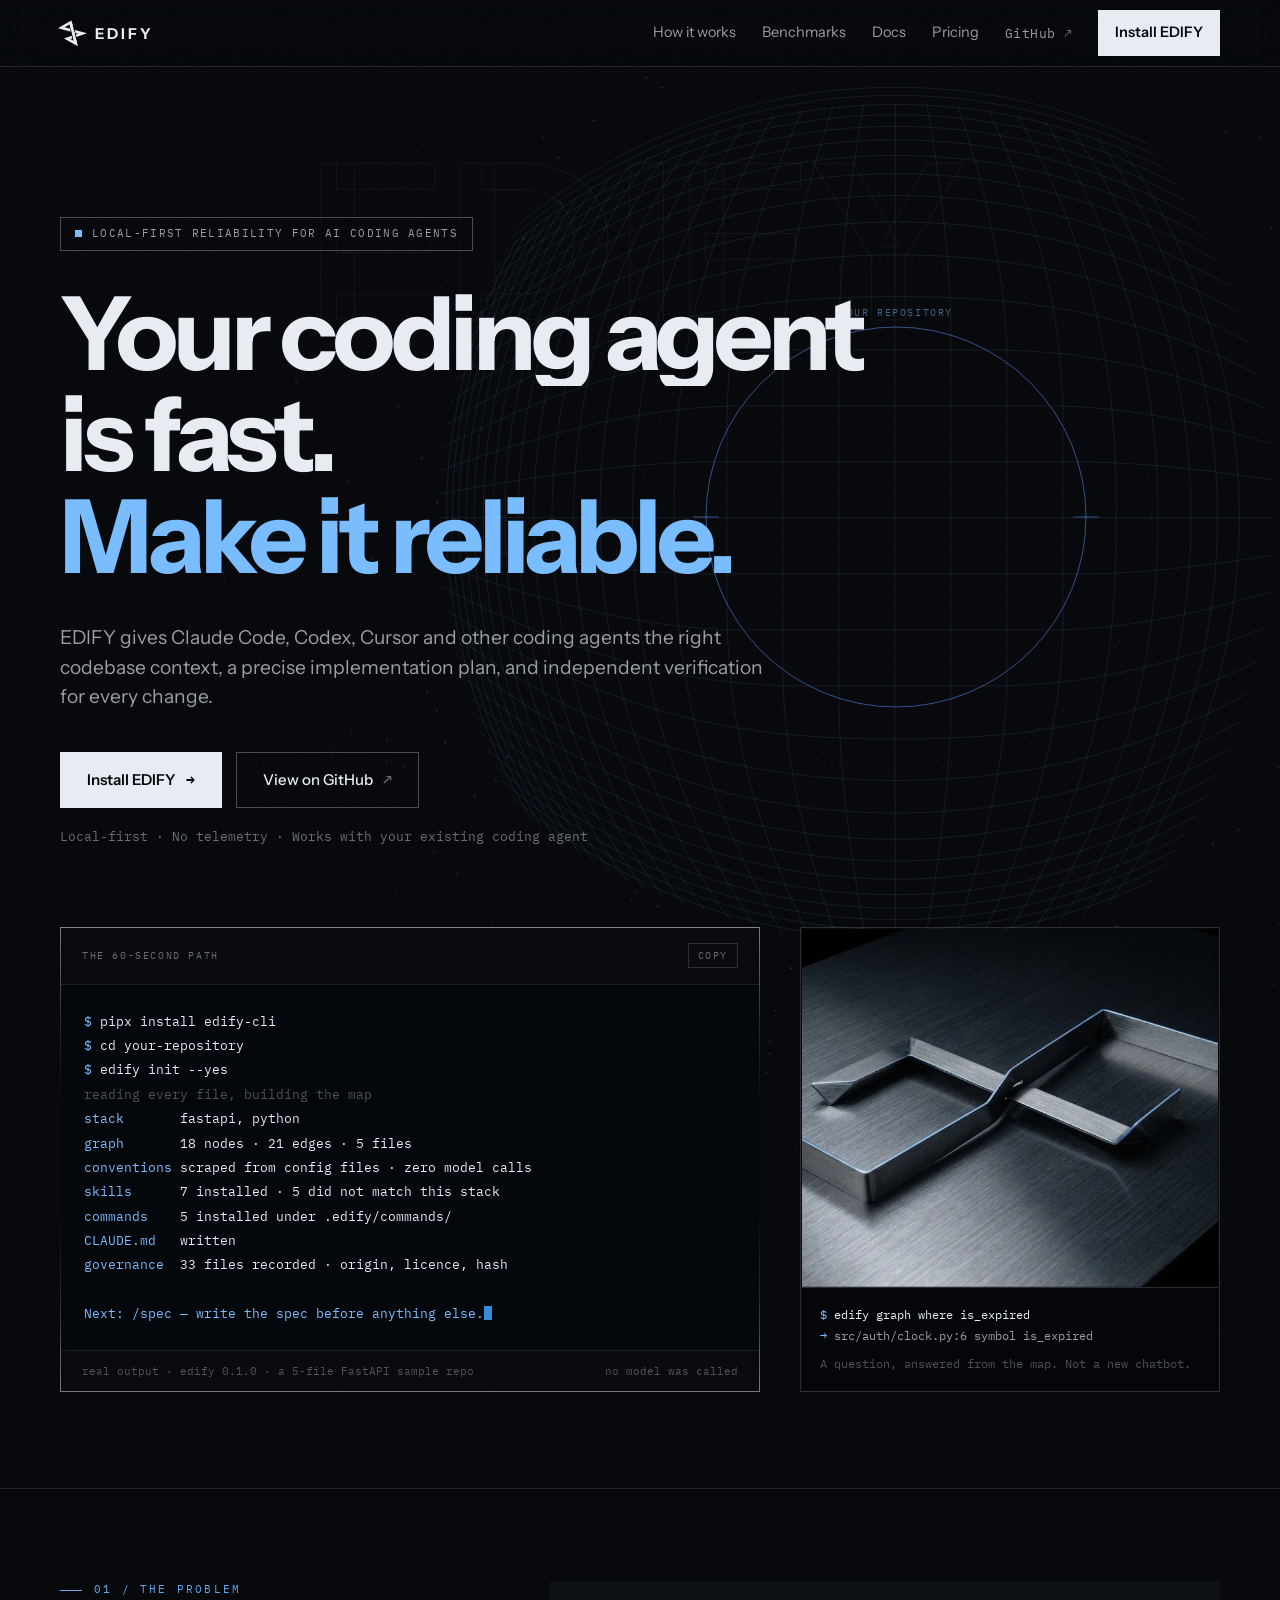
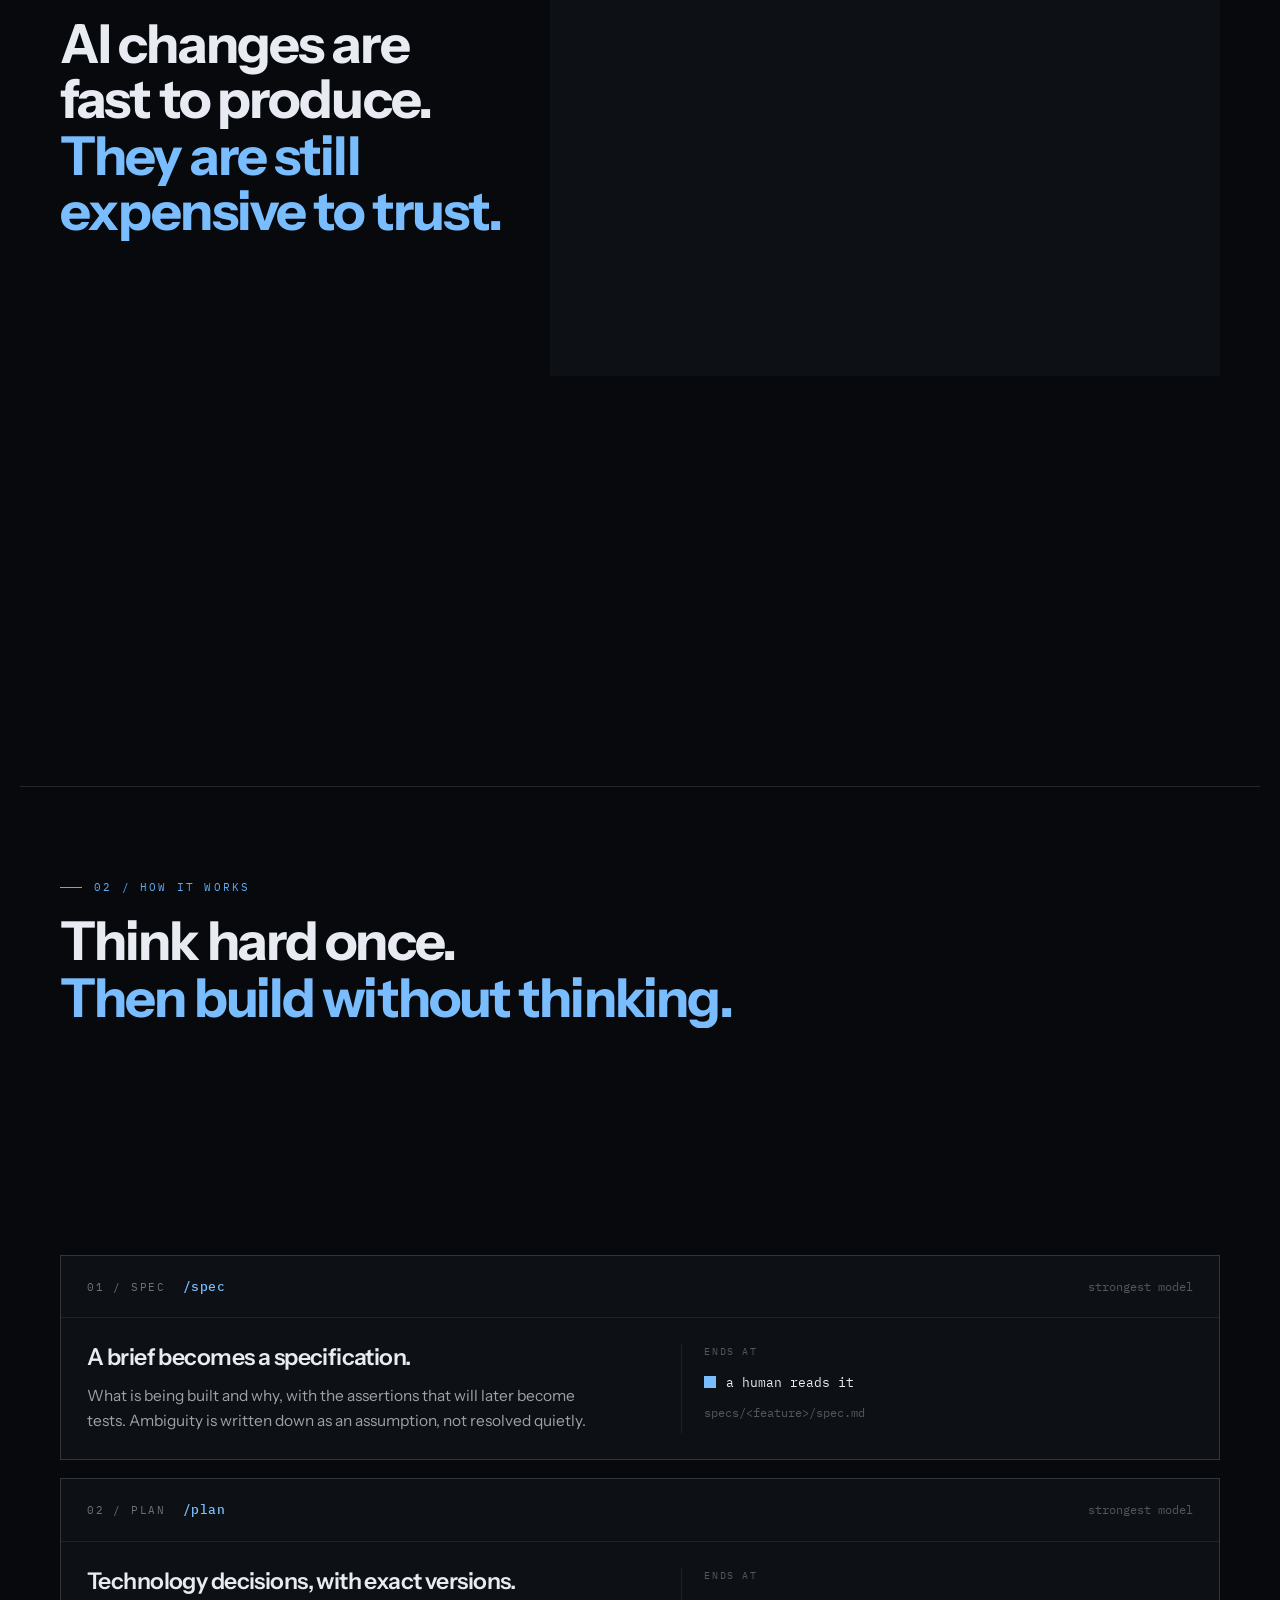
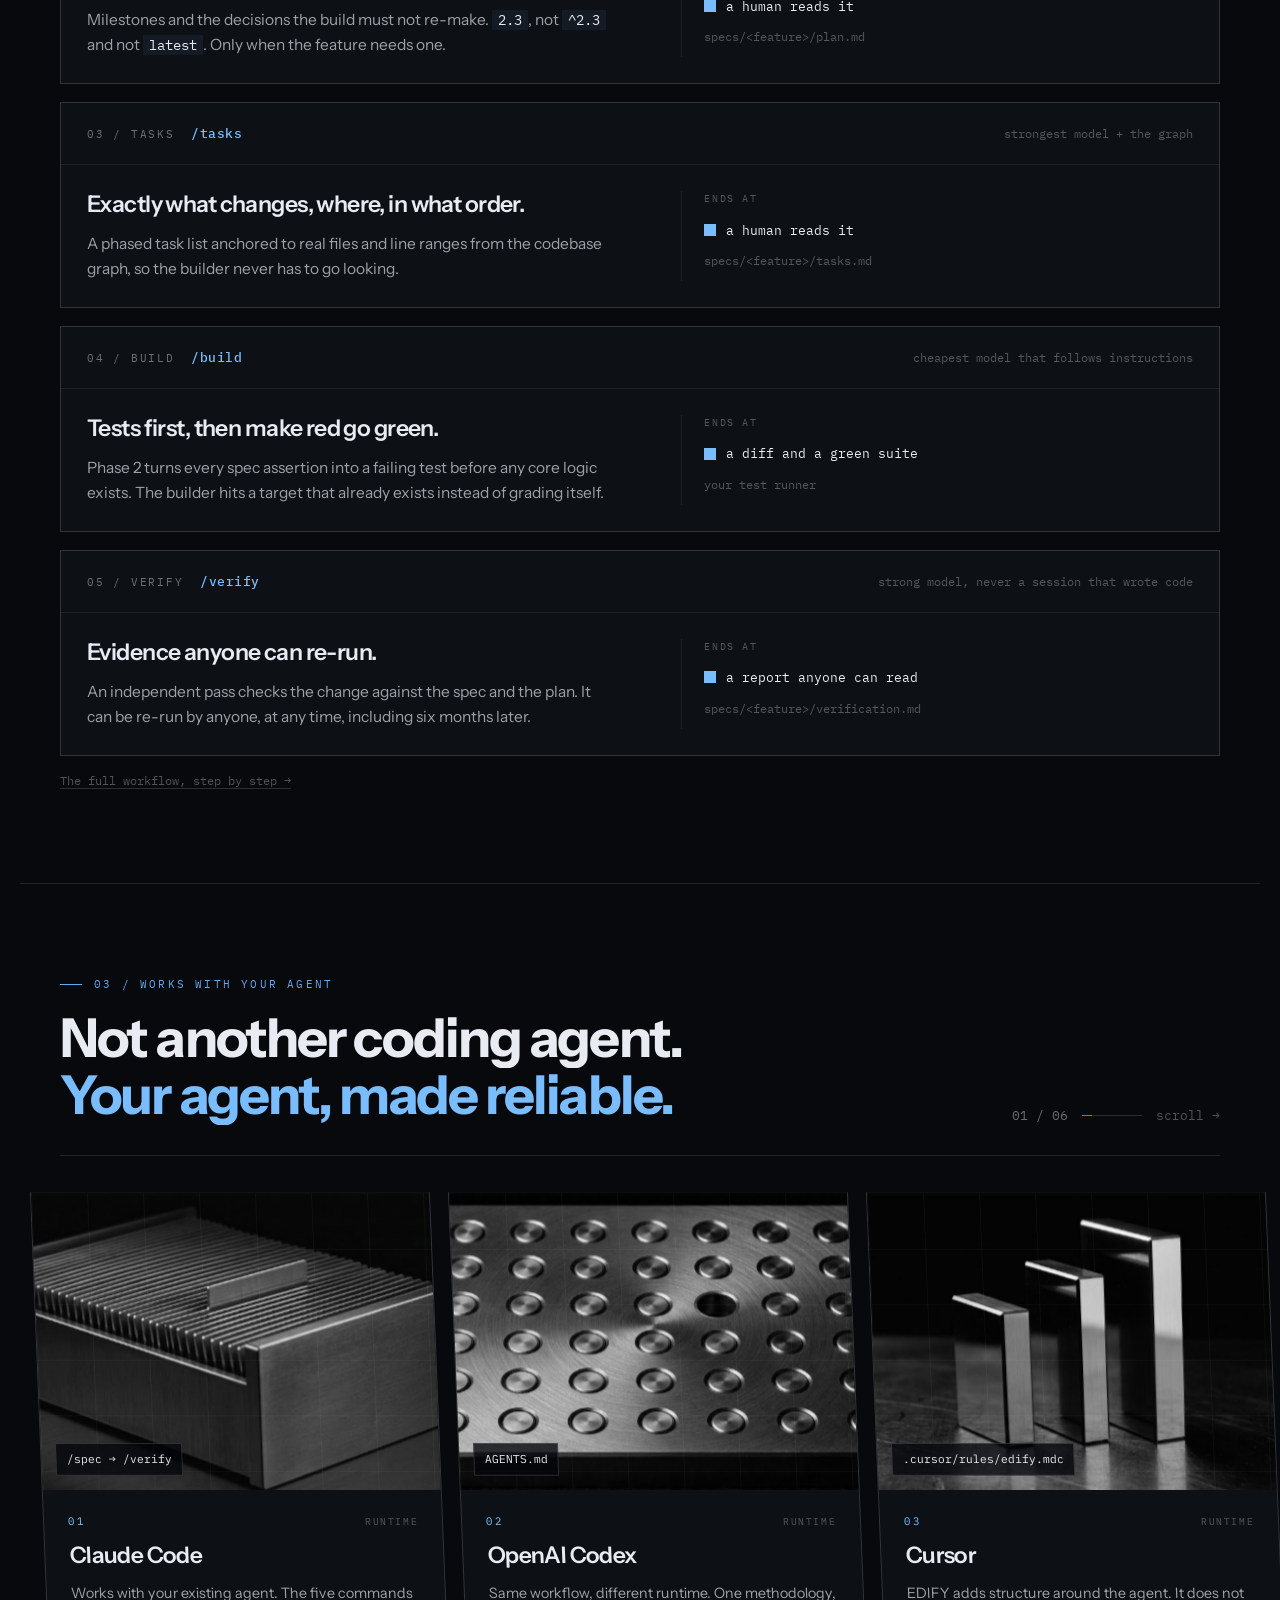
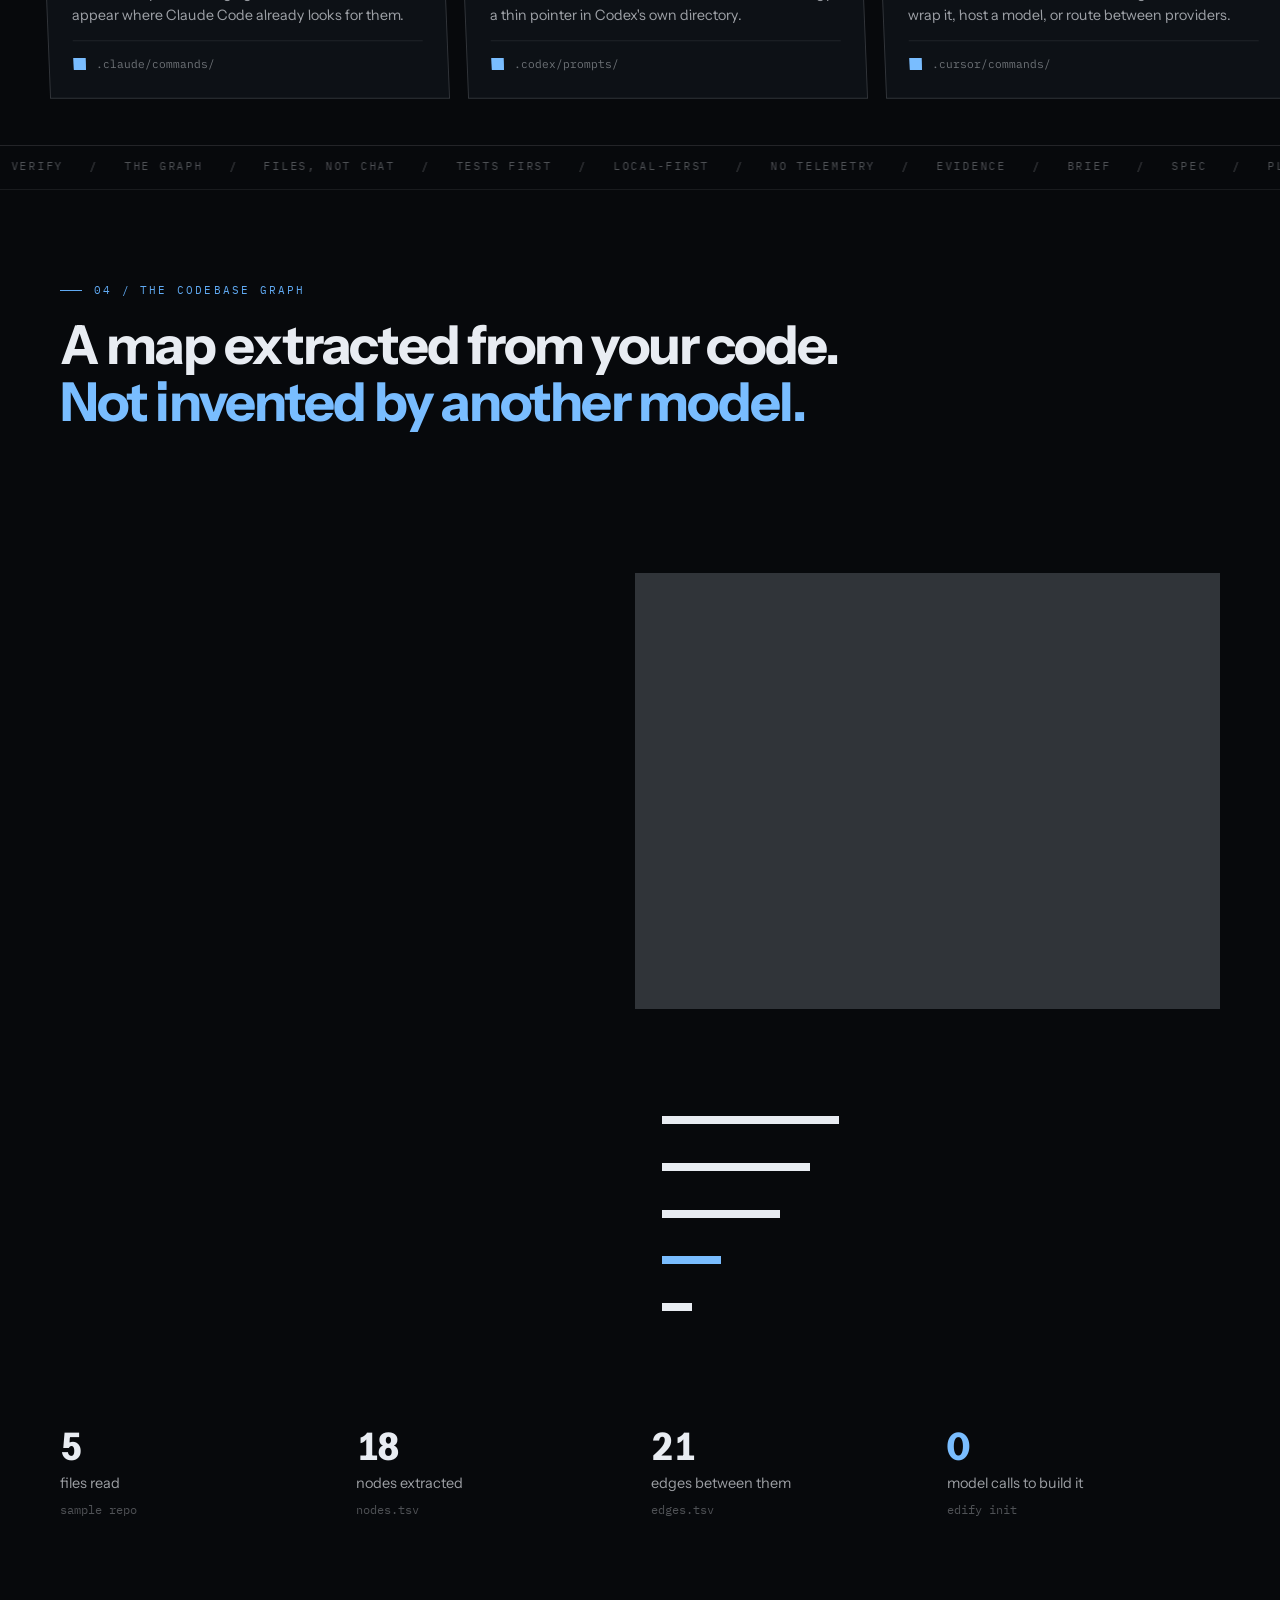
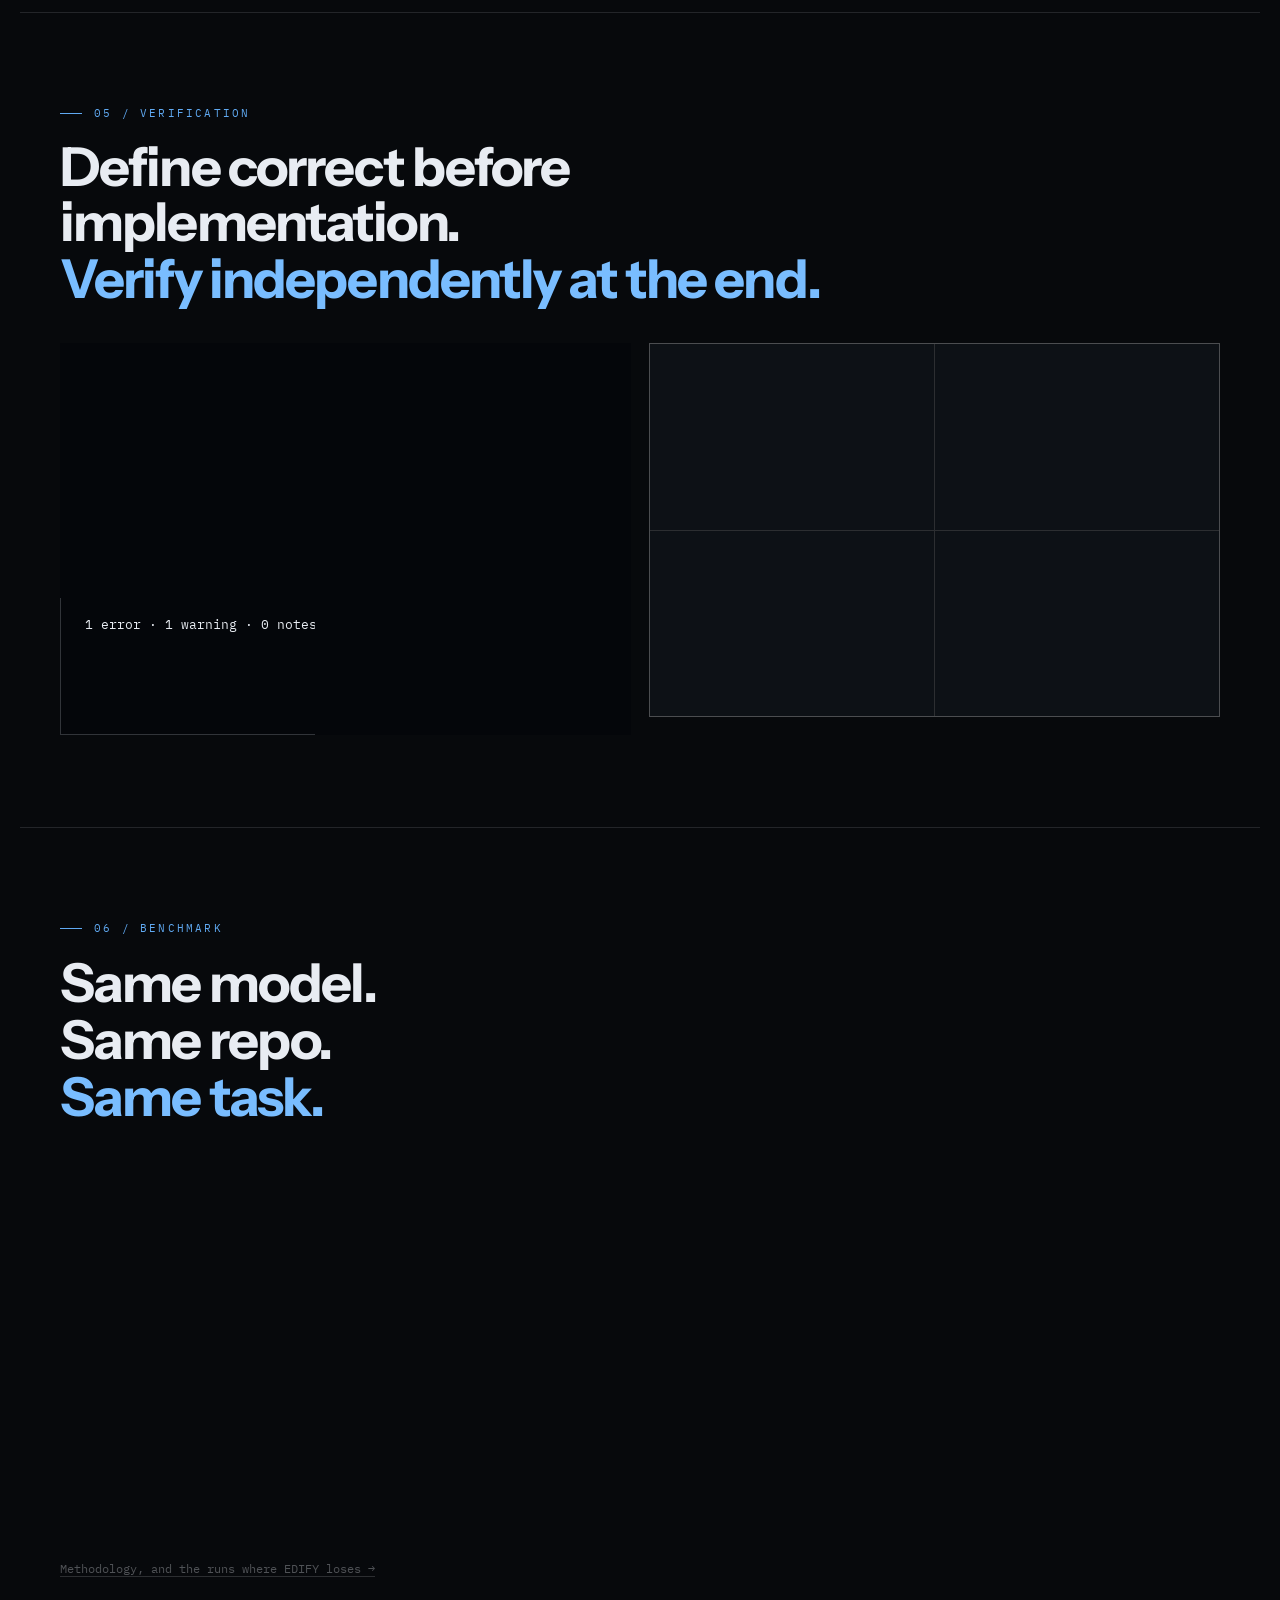
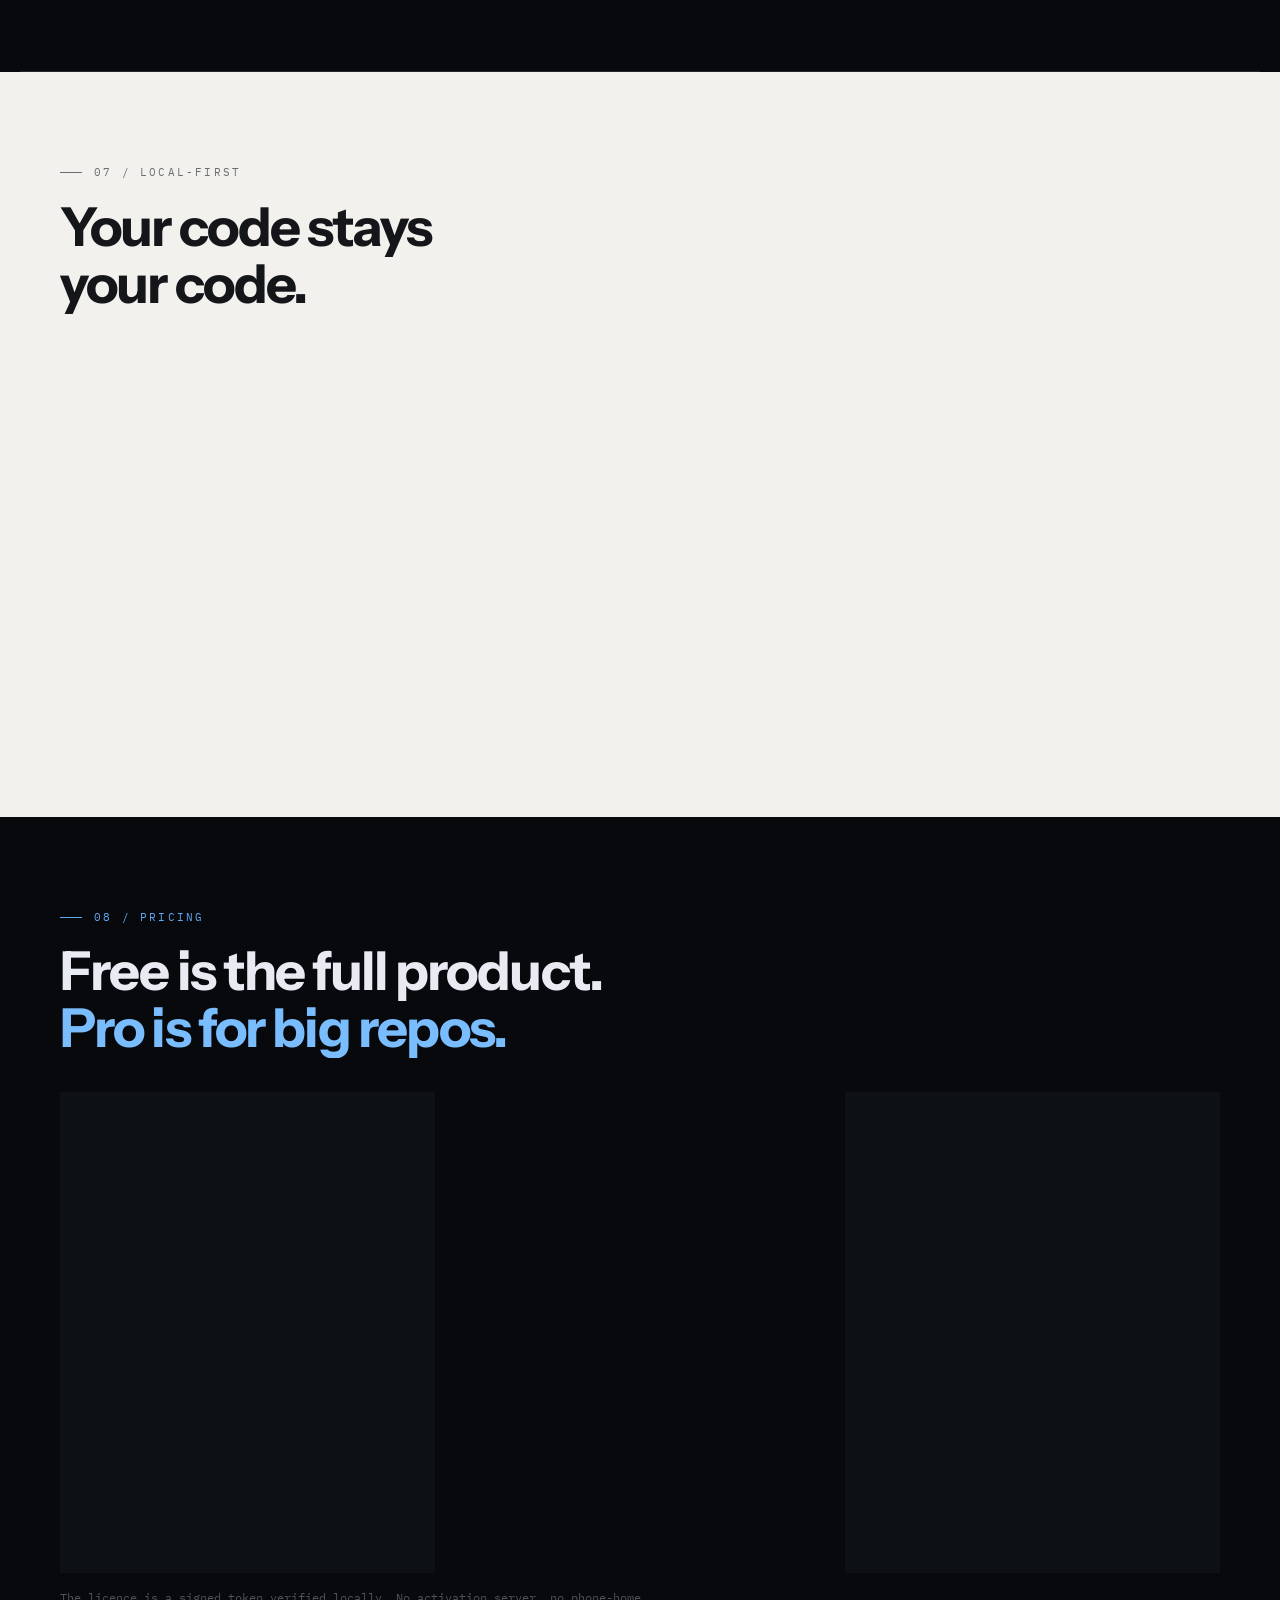
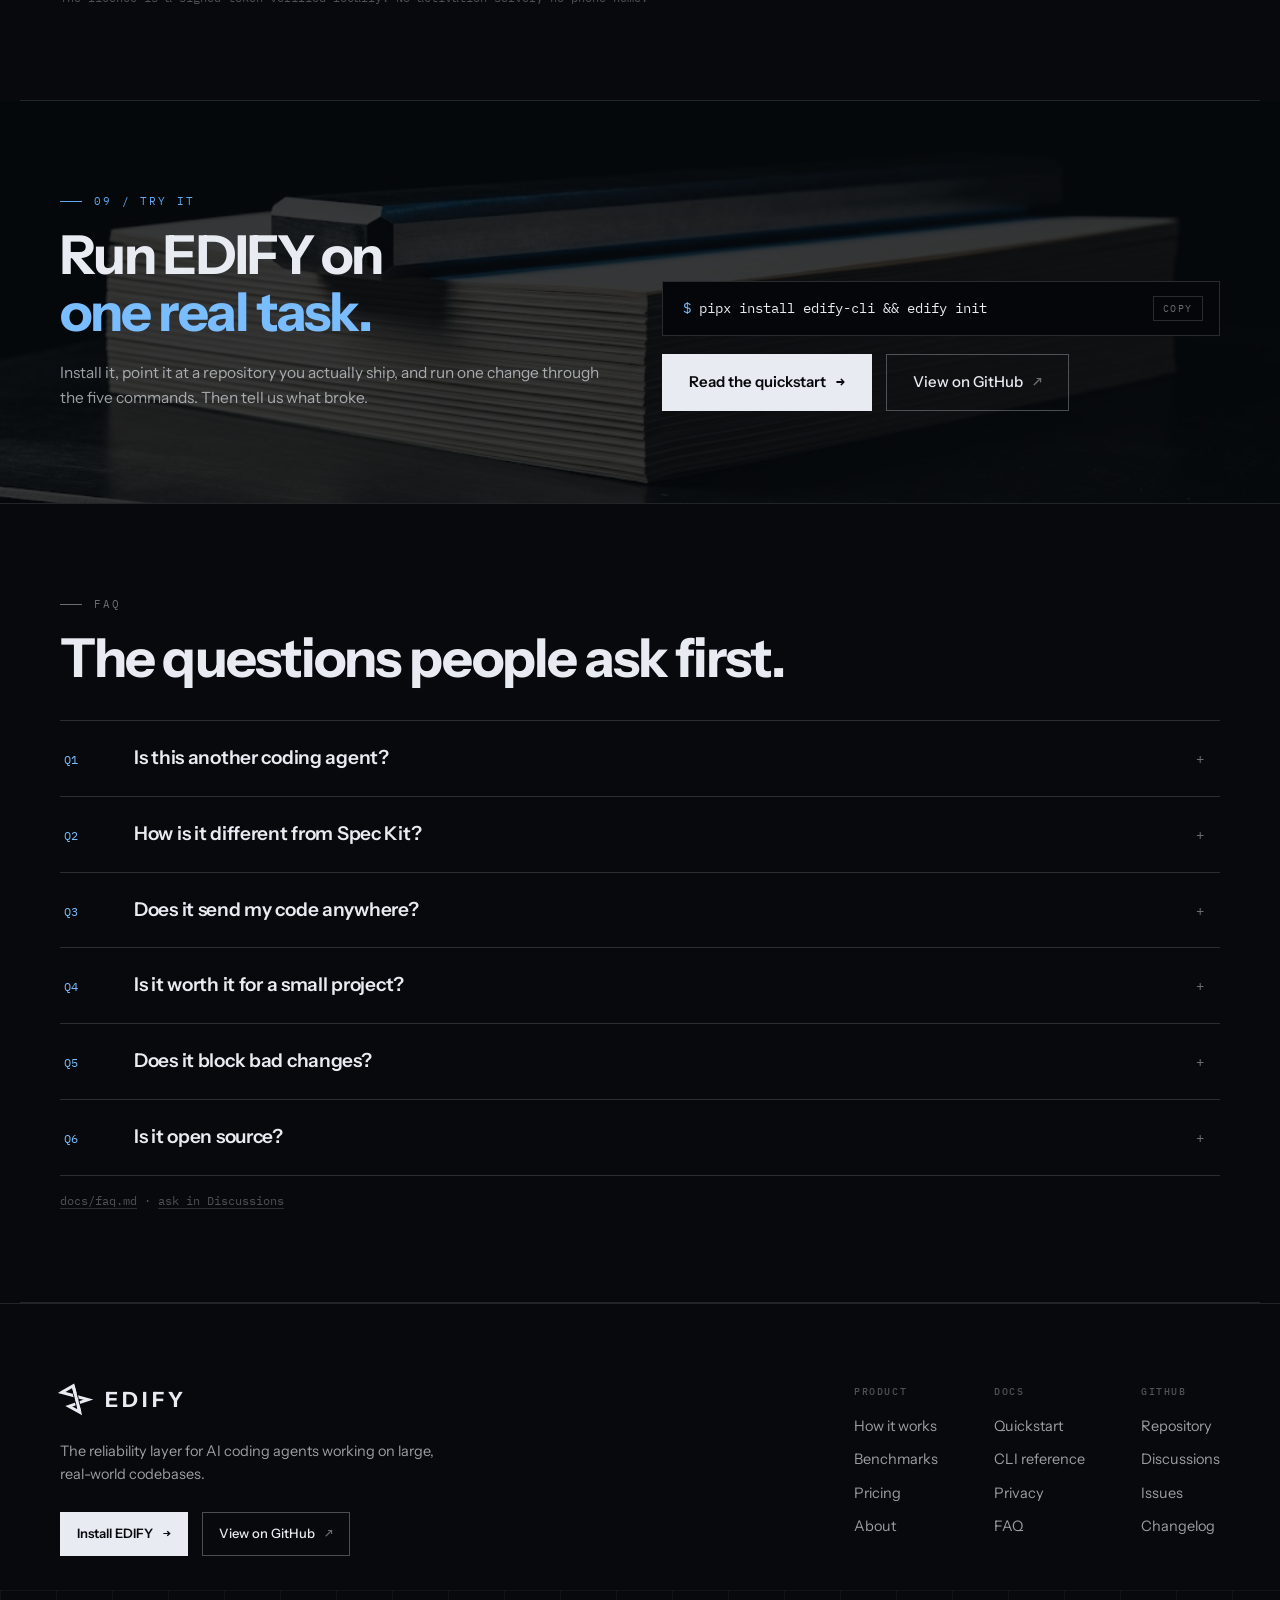
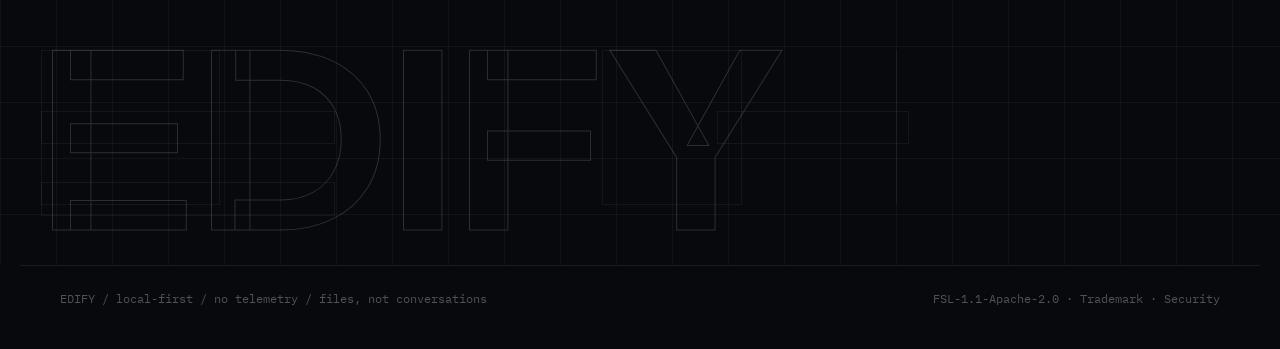
==== site/index.html @ 1547b042 "site: publish public website Co-Authored-By: Claude Sonnet 5 <noreply@anthropic.com>" ====
<!DOCTYPE html>
<html lang="en">
<head>
<meta charset="utf-8">
<meta name="viewport" content="width=device-width,initial-scale=1">
<title>EDIFY — Your coding agent is fast. Make it reliable.</title>
<meta name="description" content="EDIFY gives Claude Code, Codex, Cursor and other coding agents the right codebase context, a precise implementation plan, and independent verification for every change. Local-first, no telemetry.">
<meta name="theme-color" content="#07090C">
<link rel="canonical" href="https://edify-agents.github.io/edify_public/">
<meta property="og:type" content="website">
<meta property="og:title" content="EDIFY — Your coding agent is fast. Make it reliable.">
<meta property="og:description" content="EDIFY gives Claude Code, Codex, Cursor and other coding agents the right codebase context, a precise implementation plan, and independent verification for every change. Local-first, no telemetry.">
<meta property="og:url" content="https://edify-agents.github.io/edify_public/">
<meta property="og:image" content="https://edify-agents.github.io/edify_public/assets/img/plates/P1-the-fold-hero.jpg">
<meta name="twitter:card" content="summary_large_image">
<link rel="icon" href="assets/img/favicon.svg" type="image/svg+xml">
<link rel="preconnect" href="https://fonts.googleapis.com">
<link rel="preconnect" href="https://fonts.gstatic.com" crossorigin>
<link rel="stylesheet" href="https://fonts.googleapis.com/css2?family=Instrument+Sans:wght@400;500;600;700&amp;family=IBM+Plex+Mono:wght@400;500&amp;display=swap">
<link rel="stylesheet" href="assets/css/site.css">
<script>(function(){try{if(!matchMedia('(prefers-reduced-motion:reduce)').matches&&!sessionStorage.getItem('ed:boot')){var h=document.documentElement;h.setAttribute('data-boot','');window.__edBootFallback=setTimeout(function(){h.removeAttribute('data-boot')},4000)}}catch(e){}})()</script>
<script src="assets/js/site.js" defer></script>
</head>
<body>
<div id="ed-boot" aria-hidden="true">
  <div class="boot-bg"></div>
  <div class="boot-grid" data-field-grid></div>
  <div class="boot-stack">
    <svg id="ed-boot-mark" viewBox="0 0 100 100" fill="none">
      <path d="M6 28 L44 6 L66 94 L30 74 L94 52 Z" stroke="rgba(232,236,242,0.09)" stroke-width="9" stroke-linejoin="miter" stroke-miterlimit="6"></path>
      <path d="M50.5 32 L54.9 49.4 M56.4 55.5 L60.7 72.9" stroke="#07090C" stroke-width="15"></path>
      <path d="M44 6 L66 94" stroke="rgba(232,236,242,0.09)" stroke-width="9"></path>
      <path data-boot-draw d="M6 28 L44 6 L66 94 L30 74 L94 52 Z" stroke="#2C6FD6" stroke-width="9" stroke-linejoin="miter" stroke-miterlimit="6"></path>
      <path d="M50.5 32 L54.9 49.4 M56.4 55.5 L60.7 72.9" stroke="#07090C" stroke-width="15"></path>
      <path data-boot-draw d="M44 6 L66 94" stroke="#2C6FD6" stroke-width="9"></path>
    </svg>
    <div class="boot-word">EDIFY</div>
    <div class="boot-hide">
      <div id="ed-boot-log"></div>
      <div class="boot-skip">any key to skip</div>
    </div>
  </div>
</div>
<div class="grain" data-grain aria-hidden="true"></div>
<a class="skip" href="#main">Skip to content</a>
<header class="site-header">
  <div class="wrap">
    <a class="lockup" href="./" aria-label="EDIFY home">
      <svg viewBox="0 0 100 100" fill="none" aria-hidden="true">
        <path d="M6 28 L44 6 L66 94 L30 74 L94 52 Z" stroke="#E8ECF2" stroke-width="11" stroke-linejoin="miter" stroke-miterlimit="6"></path>
        <path d="M50.5 32 L54.9 49.4 M56.4 55.5 L60.7 72.9" stroke="#07090C" stroke-width="18"></path>
        <path data-nav-spine d="M44 6 L66 94" stroke="#E8ECF2" stroke-width="11"></path>
      </svg>
      <span>EDIFY</span>
    </a>
    <nav class="nav" aria-label="Main">
      <a href="how-it-works.html">How it works</a>
      <a href="benchmarks.html">Benchmarks</a>
      <a href="docs.html">Docs</a>
      <a href="pricing.html">Pricing</a>
      <a class="gh" href="https://github.com/EDIFY-agents/edify_public" target="_blank" rel="noopener">GitHub <span style="color:var(--ed-text-3)">&#8599;</span></a>
      <a class="btn btn-fill btn-sm" href="docs.html#install">Install EDIFY</a>
    </nav>
    <button class="burger" data-menu-toggle aria-label="Menu" aria-expanded="false" aria-controls="ed-menu"><span></span><span></span></button>
  </div>
</header>
<div class="menu" id="ed-menu">
  <div class="menu-top"><button data-menu-toggle aria-label="Close menu">X</button></div>
  <nav class="menu-list" aria-label="Mobile">
    <a href="./">Home</a>
    <a href="how-it-works.html">How it works</a>
    <a href="benchmarks.html">Benchmarks</a>
    <a href="docs.html">Docs</a>
    <a href="pricing.html">Pricing</a>
    <a href="about.html">About</a>
    <a href="https://github.com/EDIFY-agents/edify_public" target="_blank" rel="noopener">GitHub &#8599;</a>
    <a class="cta" href="docs.html#install">Install EDIFY</a>
  </nav>
</div>
<main id="main">
<section class="hero" aria-labelledby="hero-h">
  <canvas id="ed-field" data-mode="grille" aria-hidden="true"></canvas>
  <div id="ed-ceiling-label" aria-hidden="true">your repository</div>
  <div class="watermark" aria-hidden="true"><span>EDIFY</span></div>
  <div class="hero-inner">
    <div class="badge" data-rv="card" data-i="0"><i></i>Local-first reliability for AI coding agents</div>
    <h1 id="hero-h" class="h-hero" data-rv="claim">
      <span class="ln"><span>Your coding agent</span></span>
      <span class="ln"><span>is fast.</span></span>
      <span class="ln"><span class="blue">Make it reliable.</span></span>
    </h1>
    <p class="hero-lead" data-rv="card" data-i="2">EDIFY gives Claude Code, Codex, Cursor and other coding agents the right codebase context, a precise implementation plan, and independent verification for every change.</p>
    <div class="btn-row" data-rv="card" data-i="3" style="margin-top:40px">
      <a class="btn btn-fill" href="docs.html#install">Install EDIFY <span class="m">&#8594;</span></a>
      <a class="btn btn-line" href="https://github.com/EDIFY-agents/edify_public" target="_blank" rel="noopener">View on GitHub <span class="m">&#8599;</span></a>
    </div>
    <div class="micro" data-rv="card" data-i="4">Local-first &middot; No telemetry &middot; Works with your existing coding agent</div>

    <div class="hero-proof">
      <div class="glass hero-term" data-rv="card" data-i="5">
        <div class="panel-head" style="border-bottom-color:var(--ed-line-1)">
          <span class="label">the 60-second path</span>
          <button class="copy" data-copy="pipx install edify-cli&#10;cd your-repository&#10;edify init --yes">copy</button>
        </div>
        <div class="term" data-term>
          <div class="l cmd">pipx install edify-cli</div>
          <div class="l cmd">cd your-repository</div>
          <div class="l cmd">edify init --yes</div>
          <div class="l dim">reading every file, building the map</div>
          <div class="l ok"><span class="k">stack</span>       fastapi, python</div>
          <div class="l ok"><span class="k">graph</span>       18 nodes · 21 edges · 5 files</div>
          <div class="l ok"><span class="k">conventions</span> scraped from config files · zero model calls</div>
          <div class="l ok"><span class="k">skills</span>      7 installed · 5 did not match this stack</div>
          <div class="l ok"><span class="k">commands</span>    5 installed under .edify/commands/</div>
          <div class="l ok"><span class="k">CLAUDE.md</span>   written</div>
          <div class="l ok"><span class="k">governance</span>  33 files recorded · origin, licence, hash</div>
          <div class="l"> </div>
          <div class="l done">Next: /spec — write the spec before anything else.</div>
        </div>
        <div class="term-cap"><span>real output · edify 0.1.0 · a 5-file FastAPI sample repo</span><span>no model was called</span></div>
      </div>
      <div class="plate-frame" data-rv="card" data-i="6">
        <div class="media" data-rv="media" data-i="1">
          <img src="assets/img/plates/P1-the-fold-hero.jpg" alt="" width="1200" height="800">
        </div>
        <div class="plate-cap">
          <div class="cmd">edify graph where is_expired</div>
          <div><span class="k">&#8594;</span> src/auth/clock.py:6  symbol  is_expired</div>
          <div style="color:var(--ed-text-4);margin-top:6px">A question, answered from the map. Not a new chatbot.</div>
        </div>
      </div>
    </div>
  </div>
</section>

<section class="band" aria-labelledby="p-h">
  <div class="split s-8-12">
    <div>
      <div class="eyebrow">01 / The problem</div>
      <h2 id="p-h" class="h-section-sm w20" data-rv="claim">
        <span class="ln"><span>AI changes are fast to produce.</span></span>
        <span class="ln"><span class="blue">They are still expensive to trust.</span></span>
      </h2>
      <p class="body" data-rv="card" data-i="0">A frontier model with a plain setup writes excellent code and still stumbles on serious repositories. Not from lack of intelligence. From three things that happen on every large codebase.</p>
      <div class="pains">
        <div class="pain" data-rv="card" data-i="1"><div class="k">Lost map</div><div class="v"><b>The agent explores the repo again.</b> Every session starts blind and re-derives the same structure, slightly differently each time.</div></div>
        <div class="pain" data-rv="card" data-i="2"><div class="k">Drift</div><div class="v"><b>Each session reinterprets the work.</b> The same task, done in parts, in different ways, with decisions silently re-made.</div></div>
        <div class="pain" data-rv="card" data-i="3"><div class="k">Looks right</div><div class="v"><b>The change passes a glance and is wrong.</b> It breaks an intent, an architectural boundary, a version, or a dependency nobody wrote down.</div></div>
      </div>
    </div>
    <div id="ed-meter-card" class="panel" data-rv="card" data-i="1">
      <div class="meter-top">
        <span class="label">Where the work lives</span>
        <span id="ed-meter-phase">brief</span>
      </div>
      <div class="meter-mid">
        <div id="ed-meter-value">1<small>/6</small></div>
        <div id="ed-meter-file">your words<br><span>a paragraph, not a prompt</span></div>
      </div>
      <div class="meter-bar" aria-hidden="true">
        <div id="ed-meter-fill"></div>
        <div class="meter-tick human" style="left:33.33%"></div><div class="meter-tick human" style="left:50%"></div><div class="meter-tick human" style="left:66.66%"></div><div class="meter-tick" style="left:83.33%"></div>
      </div>
      <div class="meter-scale"><span>brief</span><span>three human reads</span><span>evidence</span></div>
      <div class="meter-cells">
        <div data-phase="0">brief</div><div data-phase="1">spec</div><div data-phase="2">plan</div><div data-phase="3">tasks</div><div data-phase="4">build</div><div data-phase="5">verify</div>
      </div>
      <div class="meter-foot">Every step ends in a file in your repository, so the next session reads the decision instead of re-making it. Nothing important lives in a chat.</div>
    </div>
  </div>
</section>

<section class="band" aria-labelledby="h-h">
  <div class="eyebrow">02 / How it works</div>
  <h2 id="h-h" class="h-section w26" data-rv="claim">
    <span class="ln"><span>Think hard once.</span></span>
    <span class="ln"><span class="blue">Then build without thinking.</span></span>
  </h2>
  <p class="lead" data-rv="card" data-i="0">Five commands, typed into the agent you already use. The first three are slow, use the strongest model, and end at a human reading them. The last two are fast, cheap, and end at evidence.</p>
  <div class="pipeline" data-rv="card" data-i="1" aria-label="Brief, spec, plan, tasks, build, verify"><span>Brief</span><span>Spec</span><span>Plan</span><span>Tasks</span><span>Build</span><span>Verify</span></div>
  <div id="ed-stack">
    <article class="stack-card">
      <div class="stack-head"><span class="i">01 / Spec <b>/spec</b></span><span class="c">strongest model</span></div>
      <div class="stack-body">
        <div><div class="t">A brief becomes a specification.</div><div class="b">What is being built and why, with the assertions that will later become tests. Ambiguity is written down as an assumption, not resolved quietly.</div></div>
        <div class="stack-gate"><div class="gl">Ends at</div><div class="gv"><i class="sq"></i>a human reads it</div><div class="gs">specs/&lt;feature&gt;/spec.md</div></div>
      </div>
    </article>
    <article class="stack-card">
      <div class="stack-head"><span class="i">02 / Plan <b>/plan</b></span><span class="c">strongest model</span></div>
      <div class="stack-body">
        <div><div class="t">Technology decisions, with exact versions.</div><div class="b">Milestones and the decisions the build must not re-make. <code class="c">2.3</code>, not <code class="c">^2.3</code> and not <code class="c">latest</code>. Only when the feature needs one.</div></div>
        <div class="stack-gate"><div class="gl">Ends at</div><div class="gv"><i class="sq"></i>a human reads it</div><div class="gs">specs/&lt;feature&gt;/plan.md</div></div>
      </div>
    </article>
    <article class="stack-card">
      <div class="stack-head"><span class="i">03 / Tasks <b>/tasks</b></span><span class="c">strongest model + the graph</span></div>
      <div class="stack-body">
        <div><div class="t">Exactly what changes, where, in what order.</div><div class="b">A phased task list anchored to real files and line ranges from the codebase graph, so the builder never has to go looking.</div></div>
        <div class="stack-gate"><div class="gl">Ends at</div><div class="gv"><i class="sq"></i>a human reads it</div><div class="gs">specs/&lt;feature&gt;/tasks.md</div></div>
      </div>
    </article>
    <article class="stack-card">
      <div class="stack-head"><span class="i">04 / Build <b>/build</b></span><span class="c">cheapest model that follows instructions</span></div>
      <div class="stack-body">
        <div><div class="t">Tests first, then make red go green.</div><div class="b">Phase 2 turns every spec assertion into a failing test before any core logic exists. The builder hits a target that already exists instead of grading itself.</div></div>
        <div class="stack-gate"><div class="gl">Ends at</div><div class="gv"><i class="sq"></i>a diff and a green suite</div><div class="gs">your test runner</div></div>
      </div>
    </article>
    <article class="stack-card">
      <div class="stack-head"><span class="i">05 / Verify <b>/verify</b></span><span class="c">strong model, never a session that wrote code</span></div>
      <div class="stack-body">
        <div><div class="t">Evidence anyone can re-run.</div><div class="b">An independent pass checks the change against the spec and the plan. It can be re-run by anyone, at any time, including six months later.</div></div>
        <div class="stack-gate"><div class="gl">Ends at</div><div class="gv"><i class="sq"></i>a report anyone can read</div><div class="gs">specs/&lt;feature&gt;/verification.md</div></div>
      </div>
    </article>
  </div>
  <div class="src"><a href="how-it-works.html">The full workflow, step by step &#8594;</a></div>
</section>

<section class="band-full" aria-labelledby="a-h">
  <div class="band" style="padding-bottom:34px">
    <div class="eyebrow">03 / Works with your agent</div>
    <div class="gallery-head">
      <h2 id="a-h" class="h-section w22" data-rv="claim" style="margin:0">
        <span class="ln"><span>Not another coding agent.</span></span>
        <span class="ln"><span class="blue">Your agent, made reliable.</span></span>
      </h2>
      <div class="gallery-meta"><span id="ed-gallery-count">01 / 06</span><span class="bar"><span id="ed-gallery-bar"></span></span><span style="color:var(--ed-text-4)">scroll &#8594;</span></div>
    </div>
    <div class="gallery-rule" data-rv="rule"></div>
  </div>
  <div id="ed-track" role="list">
    <div class="frame" data-frame role="listitem" tabindex="0" data-detail-text="Reads CLAUDE.md. Commands land in .claude/commands/, skills in .claude/skills/. Installed by plain `edify init`.">
      <div class="px" data-px><img src="assets/img/plates/P2-context.jpg" alt="" loading="lazy"><div class="over" data-field-grid></div><span class="tag">/spec &#8594; /verify</span></div>
      <div class="fb"><div class="fh"><span class="no">01</span><span class="kind">runtime</span></div><div class="ft">Claude Code</div><div class="fd">Works with your existing agent. The five commands appear where Claude Code already looks for them.</div><div class="ff"><i class="sq"></i>.claude/commands/</div></div>
    </div>
    <div class="frame" data-frame role="listitem" tabindex="0" data-detail-text="Reads AGENTS.md. Commands land in .codex/prompts/. Installed by `edify init new .`.">
      <div class="px" data-px><img src="assets/img/plates/P3-completeness.jpg" alt="" loading="lazy"><div class="over" data-field-grid></div><span class="tag">AGENTS.md</span></div>
      <div class="fb"><div class="fh"><span class="no">02</span><span class="kind">runtime</span></div><div class="ft">OpenAI Codex</div><div class="fd">Same workflow, different runtime. One methodology, a thin pointer in Codex's own directory.</div><div class="ff"><i class="sq"></i>.codex/prompts/</div></div>
    </div>
    <div class="frame" data-frame role="listitem" tabindex="0" data-detail-text="Reads AGENTS.md and .cursor/rules/edify.mdc. Commands land in .cursor/commands/.">
      <div class="px" data-px><img src="assets/img/plates/P4-execution.jpg" alt="" loading="lazy"><div class="over" data-field-grid></div><span class="tag">.cursor/rules/edify.mdc</span></div>
      <div class="fb"><div class="fh"><span class="no">03</span><span class="kind">runtime</span></div><div class="ft">Cursor</div><div class="fd">EDIFY adds structure around the agent. It does not wrap it, host a model, or route between providers.</div><div class="ff"><i class="sq"></i>.cursor/commands/</div></div>
    </div>
    <div class="frame" data-frame role="listitem" tabindex="0" data-detail-text="Reads GEMINI.md. Commands land in .gemini/commands/ as TOML.">
      <div class="px" data-px><img src="assets/img/plates/P5-evidence.jpg" alt="" loading="lazy"><div class="over" data-field-grid></div><span class="tag">GEMINI.md</span></div>
      <div class="fb"><div class="fh"><span class="no">04</span><span class="kind">runtime</span></div><div class="ft">Gemini CLI</div><div class="fd">Agent-agnostic workflow. The methodology stays in one place; each runtime gets its own front door.</div><div class="ff"><i class="sq"></i>.gemini/commands/</div></div>
    </div>
    <div class="frame" data-frame role="listitem" tabindex="0" data-detail-text="Reads .github/copilot-instructions.md. Commands land in .github/prompts/.">
      <div class="px" data-px><img src="assets/img/plates/P6-the-long-bench.jpg" alt="" loading="lazy"><div class="over" data-field-grid></div><span class="tag">copilot-instructions.md</span></div>
      <div class="fb"><div class="fh"><span class="no">05</span><span class="kind">runtime</span></div><div class="ft">GitHub Copilot</div><div class="fd">Use the agent you already pay for. EDIFY is Markdown files and a CLI, nothing to host.</div><div class="ff"><i class="sq"></i>.github/prompts/</div></div>
    </div>
    <div class="frame" data-frame role="listitem" tabindex="0" data-detail-text="Windsurf reads .windsurf/rules/edify.md; workflows land in .windsurf/workflows/. Anything else that reads AGENTS.md is supported too.">
      <div class="px" data-px><img src="assets/img/plates/P8-the-mark-struck.jpg" alt="" loading="lazy"><div class="over" data-field-grid></div><span class="tag">AGENTS.md</span></div>
      <div class="fb"><div class="fh"><span class="no">06</span><span class="kind">runtime + standard</span></div><div class="ft">Windsurf &middot; AGENTS.md</div><div class="fd">Broad compatibility. One <code class="c">edify init new .</code> sets a folder up for every runtime at once.</div><div class="ff"><i class="sq"></i>.windsurf/workflows/</div></div>
    </div>
  </div>
</section>

<div id="ed-marquee" aria-hidden="true">
  <div id="ed-marquee-inner">
    <div class="strip"><span>brief</span><span>/</span><span>spec</span><span>/</span><span>plan</span><span>/</span><span>tasks</span><span>/</span><span>build</span><span>/</span><span>verify</span><span>/</span><span>the graph</span><span>/</span><span>files, not chat</span><span>/</span><span>tests first</span><span>/</span><span>local-first</span><span>/</span><span>no telemetry</span><span>/</span><span>evidence</span><span>/</span></div>
    <div class="strip"><span>brief</span><span>/</span><span>spec</span><span>/</span><span>plan</span><span>/</span><span>tasks</span><span>/</span><span>build</span><span>/</span><span>verify</span><span>/</span><span>the graph</span><span>/</span><span>files, not chat</span><span>/</span><span>tests first</span><span>/</span><span>local-first</span><span>/</span><span>no telemetry</span><span>/</span><span>evidence</span><span>/</span></div>
  </div>
</div>

<section class="band" aria-labelledby="g-h">
  <div class="eyebrow">04 / The codebase graph</div>
  <h2 id="g-h" class="h-section w26" data-rv="claim">
    <span class="ln"><span>A map extracted from your code.</span></span>
    <span class="ln"><span class="blue">Not invented by another model.</span></span>
  </h2>
  <p class="lead" data-rv="card" data-i="0">Every file, module, symbol, route and table, with the edges between them, as sorted text in your repository. Your agent asks a question instead of reading files until it runs out of context.</p>
  <div class="split s-graph mt-34">
    <div class="panel" data-rv="card" data-i="1">
      <div class="panel-head"><span class="label">edify graph</span><span class="label" style="color:var(--ed-text-4)">real output</span></div>
      <div class="term" data-term style="min-height:430px">
        <div class="l cmd">edify graph where is_expired</div>
        <div class="l ok">src/auth/clock.py:6     symbol  is_expired</div>
        <div class="l"> </div>
        <div class="l cmd">edify graph dependents is_expired</div>
        <div class="l ok">src/auth/session.py:3   symbol  create_session</div>
        <div class="l ok">src/auth/session.py:1   file    src/auth/session.py</div>
        <div class="l"> </div>
        <div class="l cmd">edify graph defines src/api.py</div>
        <div class="l ok">7    symbol  login</div>
        <div class="l ok">11   symbol  refresh</div>
        <div class="l ok">6    route   POST /login</div>
        <div class="l ok">10   route   POST /refresh</div>
        <div class="l"> </div>
        <div class="l cmd">edify graph references create_session</div>
        <div class="l ok">src/api.py:7            symbol  login</div>
        <div class="l ok">src/api.py:11           symbol  refresh</div>
        <div class="l"> </div>
        <div class="l dim"># never written by a model. A missing symbol is a visible</div>
        <div class="l dim"># gap, not an invented fact.</div>
      </div>
      <div class="panel-foot">A rebuild over unchanged source is byte-identical, so a graph diff is a structural diff of the codebase. Regenerate it any time.</div>
    </div>
    <div style="display:flex;flex-direction:column;gap:18px">
      <div class="panel" data-rv="card" data-i="2">
        <div class="tabs" data-tabs="ed-matrix-body" role="tablist" aria-label="The graph">
          <button role="tab" id="t-q" aria-controls="p-q" aria-selected="true">Queries</button>
          <button role="tab" id="t-c" aria-controls="p-c" aria-selected="false" tabindex="-1">Coverage</button>
          <button role="tab" id="t-f" aria-controls="p-f" aria-selected="false" tabindex="-1">Files</button>
        </div>
        <div id="ed-matrix-body">
          <div class="tab-panel" id="p-q" role="tabpanel" aria-labelledby="t-q">
            <p class="small" style="max-width:60ch">Five questions an agent asks before it edits anything. Each answer carries a file and a line.</p>
            <div class="rows mt-18">
              <div class="row"><i class="sq"></i><span class="n">Where is this defined?</span><span class="s">graph where &lt;symbol&gt;</span></div>
              <div class="row"><i class="sq"></i><span class="n">What breaks if it changes?</span><span class="s">graph dependents &lt;symbol&gt;</span></div>
              <div class="row"><i class="sq"></i><span class="n">What does this file export?</span><span class="s">graph defines &lt;file&gt;</span></div>
              <div class="row"><i class="sq"></i><span class="n">Who calls or imports it?</span><span class="s">graph references &lt;symbol&gt;</span></div>
              <div class="row"><i class="sq"></i><span class="n">Can two tasks run at once?</span><span class="s">graph overlap "a" "b"</span></div>
            </div>
          </div>
          <div class="tab-panel" id="p-c" role="tabpanel" aria-labelledby="t-c" hidden>
            <p class="small" style="max-width:60ch">Coverage, stated honestly. Where a language is not covered the graph has no nodes for it, and says so.</p>
            <div class="rows mt-18">
              <div class="row"><i class="sq"></i><span class="n">Python</span><span class="s">real syntax tree</span></div>
              <div class="row"><i class="sq"></i><span class="n">Any language, with Universal Ctags</span><span class="s">parse-grade</span></div>
              <div class="row"><i class="sq amber"></i><span class="n">Everything else, built in</span><span class="s">line scanner, degraded</span></div>
              <div class="row"><i class="sq off"></i><span class="n">A language nothing covers</span><span class="s">no nodes, named</span></div>
            </div>
          </div>
          <div class="tab-panel" id="p-f" role="tabpanel" aria-labelledby="t-f" hidden>
            <p class="small" style="max-width:60ch">Plain, sorted, checksummed text in <code class="c">.edify/graph/</code>. Any tool can read it; git can diff it.</p>
            <div class="rows mt-18">
              <div class="row"><i class="sq"></i><span class="n">nodes.tsv</span><span class="s">id · kind · file · line · name</span></div>
              <div class="row"><i class="sq"></i><span class="n">edges.tsv</span><span class="s">who imports, calls, defines</span></div>
              <div class="row"><i class="sq"></i><span class="n">meta</span><span class="s">backend: parsed or scanned</span></div>
              <div class="row"><i class="sq off"></i><span class="n">A model-written fallback</span><span class="s">never</span></div>
            </div>
          </div>
        </div>
      </div>
      <div class="panel panel-pad" data-rv="card" data-i="3" style="padding:26px">
        <div class="label">The sample repo's map, by kind</div>
        <div class="bars">
          <div><div class="bar-l"><span>symbol</span><span>6</span></div><div class="bar-t"><div data-bar style="width:33.3%"></div></div></div>
          <div><div class="bar-l"><span>file</span><span>5</span></div><div class="bar-t"><div data-bar style="width:27.8%"></div></div></div>
          <div><div class="bar-l"><span>module</span><span>4</span></div><div class="bar-t"><div data-bar style="width:22.2%"></div></div></div>
          <div><div class="bar-l"><span>route</span><span>2</span></div><div class="bar-t"><div data-bar style="width:11.1%;background:var(--ed-blue-bright)"></div></div></div>
          <div><div class="bar-l"><span>package</span><span>1</span></div><div class="bar-t"><div data-bar style="width:5.6%"></div></div></div>
        </div>
        <div class="src" style="margin-top:20px;padding-top:16px;border-top:1px solid var(--ed-line-1)">.edify/graph/nodes.tsv · 18 nodes · 21 edges</div>
      </div>
    </div>
  </div>
  <div class="nums">
    <div><div class="num" data-rv="num" data-i="0" data-value="5">5</div><div class="num-l">files read</div><div class="num-s">sample repo</div></div>
    <div><div class="num" data-rv="num" data-i="1" data-value="18">18</div><div class="num-l">nodes extracted</div><div class="num-s">nodes.tsv</div></div>
    <div><div class="num" data-rv="num" data-i="2" data-value="21">21</div><div class="num-l">edges between them</div><div class="num-s">edges.tsv</div></div>
    <div><div class="num blue" data-rv="num" data-i="3" data-value="0">0</div><div class="num-l">model calls to build it</div><div class="num-s">edify init</div></div>
  </div>
</section>

<section class="band" aria-labelledby="v-h">
  <div class="eyebrow">05 / Verification</div>
  <h2 id="v-h" class="h-section w24" data-rv="claim">
    <span class="ln"><span>Define correct before implementation.</span></span>
    <span class="ln"><span class="blue">Verify independently at the end.</span></span>
  </h2>
  <div class="split mt-34" style="gap:18px">
    <div class="panel" data-rv="card" data-i="0">
      <div class="panel-head"><span class="label">edify check</span><span class="label" style="color:var(--ed-text-4)">real output</span></div>
      <div class="term" data-term>
        <div class="l cmd">edify check</div>
        <div class="l err">specs/orders/plan.md:70: error: [plan-decision-no-version]</div>
        <div class="l ok">    D-2 names no exact version</div>
        <div class="l dim">    `2.3`, not `^2.3` and not `latest`</div>
        <div class="l"> </div>
        <div class="l warn">specs/orders/plan.md:152: warn: [plan-seed-no-range]</div>
        <div class="l ok">    context seed `src/auth.py` has no line range</div>
        <div class="l"> </div>
        <div class="l ok">1 error · 1 warning · 0 notes</div>
        <div class="l"> </div>
        <div class="l dim"># nothing blocks. `--exit-code` is how you make it</div>
        <div class="l dim"># a gate you own, in your own CI.</div>
      </div>
    </div>
    <div class="g2 cells" style="gap:1px">
      <div class="cell" data-rv="card" data-i="1"><span class="id">01</span><span class="t sm">Failing tests first</span><span class="b">Every spec assertion becomes an executable test that fails before any core logic exists.</span></div>
      <div class="cell" data-rv="card" data-i="2"><span class="id">02</span><span class="t sm">The builder doesn't grade itself</span><span class="b">/verify runs in a session that wrote no code.</span></div>
      <div class="cell" data-rv="card" data-i="3"><span class="id">03</span><span class="t sm">Re-runnable, forever</span><span class="b">Anyone can re-run /verify, including six months later.</span></div>
      <div class="cell" data-rv="card" data-i="4"><span class="id">04</span><span class="t sm">Your gate, your CI</span><span class="b"><code class="c">edify check --exit-code</code> fails a build only because you asked it to.</span></div>
    </div>
  </div>
</section>

<section class="band" aria-labelledby="b-h">
  <div class="split end">
    <div>
      <div class="eyebrow">06 / Benchmark</div>
      <h2 id="b-h" class="h-section w22" data-rv="claim">
        <span class="ln"><span>Same model.</span></span>
        <span class="ln"><span>Same repo.</span></span>
        <span class="ln"><span class="blue">Same task.</span></span>
      </h2>
    </div>
    <p class="body" data-rv="card" data-i="0">Agent alone, Spec Kit, and EDIFY, on real open-source repositories. The table is published empty on purpose: a benchmark filled in before it ran is the fastest way to lose a technical audience.</p>
  </div>
  <div class="panel mt-34" data-rv="card" data-i="1">
    <div class="panel-head"><span class="status"><i></i>Benchmark in progress</span><span class="label" style="color:var(--ed-text-4)">methodology and results will be public</span></div>
    <div class="bench-wrap">
      <table class="bench">
        <thead><tr><th scope="col">Metric</th><th scope="col">Agent alone</th><th scope="col">Spec Kit</th><th scope="col" class="us">EDIFY</th></tr></thead>
        <tbody>
          <tr><td>Tasks passed</td><td class="d">—</td><td class="d">—</td><td class="d">—</td></tr>
          <tr><td>Human rework</td><td class="d">—</td><td class="d">—</td><td class="d">—</td></tr>
          <tr><td>Retries</td><td class="d">—</td><td class="d">—</td><td class="d">—</td></tr>
          <tr><td>Tokens / cost</td><td class="d">—</td><td class="d">—</td><td class="d">—</td></tr>
          <tr><td>Total time</td><td class="d">—</td><td class="d">—</td><td class="d">—</td></tr>
        </tbody>
      </table>
    </div>
  </div>
  <div class="src"><a href="benchmarks.html">Methodology, and the runs where EDIFY loses &#8594;</a></div>
</section>

<section class="paper" aria-labelledby="pr-h">
  <div class="band split">
    <div>
      <div class="eyebrow">07 / Local-first</div>
      <h2 id="pr-h" class="h-section-sm" data-rv="claim">
        <span class="ln"><span>Your code stays</span></span>
        <span class="ln"><span>your code.</span></span>
      </h2>
      <p class="lead" data-rv="card" data-i="0" style="max-width:46ch">There is no telemetry. Not anonymous, not aggregate, not opt-out. Nothing reports what you ran, where you ran it, or that you installed it.</p>
      <div class="paper-list" data-rv="card" data-i="1">
        <div><i></i>No account required, ever, including for the free plan.</div>
        <div><i></i>The graph and every artefact live in your repository.</div>
        <div><i></i>Zero runtime dependencies. Nothing in the supply chain but Python.</div>
        <div><i></i>Feedback writes a file on your machine; you decide whether to send it.</div>
        <div><i></i>Hard gates, if you want them, live in the CI your team controls.</div>
      </div>
    </div>
    <div data-rv="card" data-i="2">
      <div class="term" data-term>
        <div class="l dim"># check it yourself; CI enforces this on every push</div>
        <div class="l cmd">grep -rnE '(urlopen|requests\.|httpx\.|socket\.socket)' src/</div>
        <div class="l"> </div>
        <div class="l dim"># exactly two commands open a socket, both by your hand:</div>
        <div class="l ok">edify upgrade</div>
        <div class="l ok">edify self update</div>
      </div>
      <div class="src"><a href="https://github.com/EDIFY-agents/edify_public/blob/main/docs/privacy.md" target="_blank" rel="noopener">docs/privacy.md</a></div>
    </div>
  </div>
</section>

<section class="band" aria-labelledby="pc-h">
  <div class="eyebrow">08 / Pricing</div>
  <h2 id="pc-h" class="h-section w24" data-rv="claim">
    <span class="ln"><span>Free is the full product.</span></span>
    <span class="ln"><span class="blue">Pro is for big repos.</span></span>
  </h2>
  <div class="g3 mt-34">
    <div class="ed-card" data-rv="card" data-i="0">
      <div class="top"><div class="label">No account</div><div class="name">Free</div><div class="price"><b>$0</b><span>forever</span></div></div>
      <div class="lines">
        <div class="li"><i class="sq"></i><span>Every command, every graph query, every check</span></div>
        <div class="li"><i class="sq"></i><span>Graphs up to 25,000 nodes (roughly 200 to 300k lines)</span></div>
        <div class="li"><i class="sq"></i><span>Three projects on one machine</span></div>
      </div>
      <div class="bot"><a class="btn btn-line" href="docs.html#install">Install EDIFY</a></div>
    </div>
    <div class="ed-card feature" data-rv="card" data-i="1">
      <div class="top"><div class="label">For large codebases</div><div class="name">Pro</div><div class="price"><b>$20</b><span>usd / user / month</span></div></div>
      <div class="lines">
        <div class="li"><i class="sq"></i><span>Unlimited graph size and projects</span></div>
        <div class="li"><i class="sq"></i><span><code class="c">edify upgrade</code>: new curated library entries</span></div>
        <div class="li"><i class="sq"></i><span>Unlimited servers in the registry</span></div>
      </div>
      <div class="bot"><a class="btn btn-fill" href="pricing.html">See Pro</a></div>
    </div>
    <div class="ed-card" data-rv="card" data-i="2">
      <div class="top"><div class="label">When you need seats</div><div class="name">Team</div><div class="price"><b>Talk to us</b></div></div>
      <div class="lines">
        <div class="li"><i class="sq"></i><span>Everything in Pro, on one licence</span></div>
        <div class="li"><i class="sq"></i><span>More than one seat</span></div>
        <div class="li no"><i class="sq off"></i><span>Only when a real team needs it</span></div>
      </div>
      <div class="bot"><a class="btn btn-line" href="https://github.com/EDIFY-agents/edify_public/discussions" target="_blank" rel="noopener">Start a discussion <span class="m">&#8599;</span></a></div>
    </div>
  </div>
  <div class="src">The licence is a signed token verified locally. No activation server, no phone-home.</div>
</section>

<section class="cta-band" aria-labelledby="c-h">
  <img src="assets/img/plates/P5-evidence.jpg" alt="" loading="lazy">
  <div class="band split end">
    <div>
      <div class="eyebrow">09 / Try it</div>
      <h2 id="c-h" class="h-section w22" data-rv="claim">
        <span class="ln"><span>Run EDIFY on</span></span>
        <span class="ln"><span class="blue">one real task.</span></span>
      </h2>
      <p class="body" data-rv="card" data-i="0">Install it, point it at a repository you actually ship, and run one change through the five commands. Then tell us what broke.</p>
    </div>
    <div data-rv="card" data-i="1">
      <div class="cmdline"><code>pipx install edify-cli &amp;&amp; edify init</code><button class="copy" data-copy="pipx install edify-cli &amp;&amp; edify init">copy</button></div>
      <div class="btn-row mt-18">
        <a class="btn btn-fill" href="docs.html">Read the quickstart <span class="m">&#8594;</span></a>
        <a class="btn btn-line" href="https://github.com/EDIFY-agents/edify_public" target="_blank" rel="noopener">View on GitHub <span class="m">&#8599;</span></a>
      </div>
    </div>
  </div>
</section>

<section class="band" aria-labelledby="f-h">
  <div class="eyebrow quiet">FAQ</div>
  <h2 id="f-h" class="h-section-sm w22">The questions people ask first.</h2>
  <div class="faq">
    <details><summary><span class="id">Q1</span><span>Is this another coding agent?</span><span class="pm">+</span></summary><div class="ans"><p>No. EDIFY does not host a model, wrap an agent runtime, or route between providers. It gives the agent you already use better context, an explicit plan, and independent verification. Cancel your agent subscription and EDIFY does nothing at all.</p></div></details>
    <details><summary><span class="id">Q2</span><span>How is it different from Spec Kit?</span><span class="pm">+</span></summary><div class="ans"><p>Spec Kit is the closest free alternative and a good tool. The differences: a codebase graph extracted mechanically, never by a model; verification-first builds, with failing tests before core logic and a /verify session that wrote no code; and agent-agnostic by construction.</p><p>The honest answer to "which is better" is the benchmark, which has not finished running.</p></div></details>
    <details><summary><span class="id">Q3</span><span>Does it send my code anywhere?</span><span class="pm">+</span></summary><div class="ans"><p>No. There is no telemetry of any kind. Only <code class="c">edify upgrade</code> and <code class="c">edify self update</code> open a socket, both by your explicit action. Your agent still talks to its own vendor; EDIFY is not in that path.</p></div></details>
    <details><summary><span class="id">Q4</span><span>Is it worth it for a small project?</span><span class="pm">+</span></summary><div class="ans"><p>No, and we would rather say so. A frontier model in auto mode is already excellent on a small codebase. The value starts where the repository stops fitting in the context window.</p></div></details>
    <details><summary><span class="id">Q5</span><span>Does it block bad changes?</span><span class="pm">+</span></summary><div class="ans"><p>Not by itself, and that is deliberate. <code class="c">edify check</code> prints; you or your CI decide what it means. <code class="c">--exit-code</code> is how you build a gate you own.</p></div></details>
    <details><summary><span class="id">Q6</span><span>Is it open source?</span><span class="pm">+</span></summary><div class="ans"><p>It is source-available under the Functional Source License (FSL-1.1-Apache-2.0), free for any use except building a competing product. Every released version becomes Apache 2.0 two years after release.</p></div></details>
  </div>
  <div class="src"><a href="https://github.com/EDIFY-agents/edify_public/blob/main/docs/faq.md" target="_blank" rel="noopener">docs/faq.md</a> · <a href="https://github.com/EDIFY-agents/edify_public/discussions" target="_blank" rel="noopener">ask in Discussions</a></div>
</section>
</main>
<footer class="site-footer">
  <div class="foot-top">
    <div>
      <div class="foot-brand">
        <svg viewBox="0 0 100 100" fill="none" aria-hidden="true"><path d="M6 28 L44 6 L66 94 L30 74 L94 52 Z" stroke="#E8ECF2" stroke-width="10" stroke-linejoin="miter" stroke-miterlimit="6"></path><path d="M50.5 32 L54.9 49.4 M56.4 55.5 L60.7 72.9" stroke="#07090C" stroke-width="16"></path><path d="M44 6 L66 94" stroke="#E8ECF2" stroke-width="10"></path></svg>
        <span>EDIFY</span>
      </div>
      <p class="foot-tag">The reliability layer for AI coding agents working on large, real-world codebases.</p>
      <div class="btn-row" style="margin-top:26px">
        <a class="btn btn-fill btn-sm" href="docs.html#install">Install EDIFY <span class="m">&#8594;</span></a>
        <a class="btn btn-line btn-sm" href="https://github.com/EDIFY-agents/edify_public" target="_blank" rel="noopener">View on GitHub <span class="m">&#8599;</span></a>
      </div>
    </div>
    <div class="foot-cols">
      <div><h4>Product</h4><a href="how-it-works.html">How it works</a><a href="benchmarks.html">Benchmarks</a><a href="pricing.html">Pricing</a><a href="about.html">About</a></div>
      <div><h4>Docs</h4><a href="docs.html">Quickstart</a><a href="https://github.com/EDIFY-agents/edify_public/blob/main/docs/cli.md" target="_blank" rel="noopener">CLI reference</a><a href="https://github.com/EDIFY-agents/edify_public/blob/main/docs/privacy.md" target="_blank" rel="noopener">Privacy</a><a href="https://github.com/EDIFY-agents/edify_public/blob/main/docs/faq.md" target="_blank" rel="noopener">FAQ</a></div>
      <div><h4>GitHub</h4><a href="https://github.com/EDIFY-agents/edify_public" target="_blank" rel="noopener">Repository</a><a href="https://github.com/EDIFY-agents/edify_public/discussions" target="_blank" rel="noopener">Discussions</a><a href="https://github.com/EDIFY-agents/edify_public/issues" target="_blank" rel="noopener">Issues</a><a href="https://github.com/EDIFY-agents/edify_public/blob/main/CHANGELOG.md" target="_blank" rel="noopener">Changelog</a></div>
    </div>
  </div>
  <div class="foot-art" data-field-grid aria-hidden="true">
    <div class="boxes">
      <div style="left:3.2%;top:22%;width:14%;height:56%"></div>
      <div style="left:3.2%;top:44%;width:23%;height:12%"></div>
      <div style="left:3.2%;top:70%;width:23%;height:12%"></div>
      <div style="left:47%;top:22%;width:11%;height:56%"></div>
      <div style="left:56%;top:44%;width:15%;height:12%"></div>
      <div style="left:70%;top:22%;width:1px;height:56%;border:none;background:rgba(232,236,242,0.055)"></div>
    </div>
    <div class="foot-word" data-rv="media" data-i="0"><span>EDIFY</span></div>
  </div>
  <div class="foot-line"><span>EDIFY / local-first / no telemetry / files, not conversations</span><span><a href="https://github.com/EDIFY-agents/edify_public/blob/main/LICENSE" target="_blank" rel="noopener">FSL-1.1-Apache-2.0</a> · <a href="https://github.com/EDIFY-agents/edify_public/blob/main/TRADEMARK.md" target="_blank" rel="noopener">Trademark</a> · <a href="https://github.com/EDIFY-agents/edify_public/blob/main/SECURITY.md" target="_blank" rel="noopener">Security</a></span></div>
</footer>
</body>
</html>
---- site/assets/css/site.css ----
/* EDIFY public site.
   Built on EDIFY Site.dc.html: same bands, type, hairlines, and motion system,
   restated as plain CSS so the folder deploys to GitHub Pages on its own.
   Tokens mirror ../../tokens/*.css. Dark only, square corners, hairlines never shadows. */

/* ---------- tokens ---------- */
:root{
  color-scheme:dark;
  --ed-void:#07090C;
  --ed-well:#04060A;
  --ed-panel:#0D1116;
  --ed-plate:#141B24;
  --ed-paper:#F2F1EE;
  --ed-paper-shade:#EFEDE8;

  --ed-blue:oklch(0.62 0.14 250);
  --ed-blue-bright:oklch(0.78 0.12 250);
  --ed-blue-mid:oklch(0.72 0.13 250);
  --ed-blue-deep:oklch(0.34 0.09 252);
  --ed-amber:oklch(0.72 0.14 62);
  --ed-amber-bright:oklch(0.78 0.13 62);
  --ed-oxide:oklch(0.58 0.16 26);
  --ed-oxide-bright:oklch(0.68 0.16 26);
  --ed-green:#3FB950;

  --ed-text-1:#E8ECF2;
  --ed-text-2:rgba(232,236,242,0.66);
  --ed-text-3:rgba(232,236,242,0.44);
  --ed-text-4:rgba(232,236,242,0.32);
  --ed-ink-1:#14161A;
  --ed-ink-2:#4A4D54;
  --ed-ink-3:#6B6D72;

  --ed-line-1:rgba(232,236,242,0.08);
  --ed-line-2:rgba(232,236,242,0.12);
  --ed-line-3:rgba(232,236,242,0.16);
  --ed-line-4:rgba(232,236,242,0.30);
  --ed-line-ink:rgba(20,22,26,0.14);

  --ed-border-control:var(--ed-line-4);
  --ed-border-active:var(--ed-blue);
  --ed-action-fill:var(--ed-text-1);
  --ed-action-fill-hover:#FFFFFF;
  --ed-action-fill-text:var(--ed-void);

  --ed-font-sans:'Instrument Sans',Helvetica,Arial,sans-serif;
  --ed-font-mono:'IBM Plex Mono',ui-monospace,'SFMono-Regular',Menlo,Consolas,monospace;

  --ed-size-hero:clamp(46px,8vw,124px);
  --ed-size-display:clamp(44px,7vw,104px);
  --ed-size-section:clamp(32px,4.2vw,58px);
  --ed-size-section-sm:clamp(30px,4.2vw,54px);
  --ed-size-subhead:25px;
  --ed-size-card-title:23px;
  --ed-size-lead:18.5px;
  --ed-size-body:15.5px;
  --ed-size-body-sm:14.5px;

  --ed-track-hero:-0.05em;
  --ed-track-display:-0.045em;
  --ed-track-section:-0.035em;
  --ed-track-subhead:-0.022em;
  --ed-track-card:-0.025em;
  --ed-track-wordmark:0.2em;

  --ed-lh-hero:0.95;
  --ed-lh-display:0.94;
  --ed-lh-section:1.02;
  --ed-lh-lead:1.58;
  --ed-lh-body:1.62;

  --ed-measure:62ch;
  --ed-measure-lead:56ch;

  /* motion, from the foundation */
  --e-out:cubic-bezier(0.16,1,0.3,1);
  --e-in-out:cubic-bezier(0.65,0,0.35,1);
  --e-emph:cubic-bezier(0.22,1,0.36,1);
  --e-edify:cubic-bezier(0.2,0.8,0.2,1);
  --d-micro:140ms;
  --d-el:420ms;
  --d-section:900ms;
  --d-flip:700ms;
  --d-plate:160ms;
}

/* ---------- base ---------- */
*,*::before,*::after{box-sizing:border-box}
html{scroll-behavior:smooth;background:var(--ed-void);-webkit-text-size-adjust:100%}
body{margin:0;overflow-x:hidden;background:var(--ed-void);color:var(--ed-text-1);font-family:var(--ed-font-sans);font-size:var(--ed-size-body);line-height:var(--ed-lh-body);-webkit-font-smoothing:antialiased;text-rendering:optimizeLegibility}
img{display:block;max-width:100%}
a{color:inherit;text-decoration:none}
p{margin:0}
code,kbd,.mono{font-family:var(--ed-font-mono)}
::selection{background:var(--ed-blue);color:var(--ed-void)}
a:focus-visible,button:focus-visible,summary:focus-visible,[data-frame]:focus-visible{outline:1px solid var(--ed-blue);outline-offset:3px}
.skip{position:absolute;left:-9999px;top:0;z-index:200;background:var(--ed-text-1);color:var(--ed-void);padding:10px 16px;font-family:var(--ed-font-mono);font-size:12.5px}
.skip:focus{left:16px;top:16px}
.vh{position:absolute!important;width:1px;height:1px;overflow:hidden;clip:rect(0 0 0 0);white-space:nowrap}

@keyframes blurFadeUp{from{opacity:0;filter:blur(20px);transform:translate3d(0,40px,0)}to{opacity:1;filter:blur(0);transform:translate3d(0,0,0)}}
@keyframes blurFadeUpSm{from{opacity:0;filter:blur(12px);transform:translate3d(0,24px,0)}to{opacity:1;filter:blur(0);transform:translate3d(0,0,0)}}
@keyframes edWipe{from{clip-path:inset(0 100% 0 0)}to{clip-path:inset(0 0 0 0)}}
@keyframes edCaret{0%,45%{opacity:1}50%,95%{opacity:0}100%{opacity:1}}
@keyframes edVtOut{to{opacity:0}}
@property --p{syntax:'<number>';inherits:true;initial-value:0}
@keyframes edPx{from{--p:1}to{--p:-1}}
@supports (animation-timeline: view()){[data-px]{animation:edPx linear both;animation-timeline:view();animation-range:entry 0% exit 100%}}

/* page to page: the foundation's view transition, now across documents */
@view-transition{navigation:auto}
::view-transition-old(root){animation:edVtOut 220ms var(--e-in-out) both}
::view-transition-new(root){animation:blurFadeUp 420ms var(--e-out) both}

[data-grain]{background-image:url("../img/noise.png");background-size:220px 220px}
[data-field-grid]{background-image:linear-gradient(rgba(232,236,242,0.045) 1px,transparent 1px),linear-gradient(90deg,rgba(232,236,242,0.045) 1px,transparent 1px);background-size:56px 56px}
.grain{position:fixed;inset:0;z-index:90;pointer-events:none;opacity:0.055;mix-blend-mode:overlay}

/* ---------- boot ---------- */
#ed-boot{display:none;position:fixed;inset:0;z-index:120;pointer-events:none;place-items:center;overflow:hidden}
html[data-boot] #ed-boot{display:grid}
.boot-bg{position:absolute;inset:0;background:var(--ed-void)}
.boot-grid{position:absolute;inset:0;opacity:0}
.boot-stack{position:relative;display:flex;flex-direction:column;align-items:center;gap:38px;width:100%;padding:0 40px}
#ed-boot-mark{width:104px;height:104px;overflow:visible;display:block}
.boot-word{opacity:0;font-size:clamp(44px,9vw,120px);font-weight:700;letter-spacing:0.02em;line-height:1;color:transparent;-webkit-text-stroke:1px rgba(232,236,242,0.30);text-align:center}
.boot-hide{display:flex;flex-direction:column;align-items:center;gap:14px}
#ed-boot-log{font-family:var(--ed-font-mono);font-size:11.5px;letter-spacing:0.16em;text-transform:uppercase;color:var(--ed-text-3);display:flex;flex-direction:column;gap:6px;align-items:center;min-height:60px}
.boot-skip{font-family:var(--ed-font-mono);font-size:10px;letter-spacing:0.16em;text-transform:uppercase;color:var(--ed-text-4)}

/* ---------- glass (header, hero terminal) ---------- */
.glass{position:relative;background:rgba(255,255,255,0.01);background-blend-mode:luminosity;-webkit-backdrop-filter:blur(4px);backdrop-filter:blur(4px);box-shadow:inset 0 1px 1px rgba(255,255,255,0.1);overflow:hidden}
.glass::before{content:'';position:absolute;inset:0;padding:1.4px;background:linear-gradient(180deg,rgba(255,255,255,0.45) 0%,rgba(255,255,255,0.15) 20%,rgba(255,255,255,0) 40%,rgba(255,255,255,0) 60%,rgba(255,255,255,0.15) 80%,rgba(255,255,255,0.45) 100%);-webkit-mask:linear-gradient(#fff 0 0) content-box,linear-gradient(#fff 0 0);-webkit-mask-composite:xor;mask-composite:exclude;pointer-events:none}

/* ---------- header ---------- */
.site-header{position:sticky;top:0;z-index:80;-webkit-backdrop-filter:blur(14px);backdrop-filter:blur(14px);border-bottom:1px solid var(--ed-line-2);background:rgba(7,9,12,0.55)}
.site-header .wrap{max-width:1240px;margin:0 auto;padding:0 40px;height:66px;display:flex;align-items:center;justify-content:space-between;gap:24px}
.lockup{display:inline-flex;align-items:center;gap:11px;color:var(--ed-text-1)}
.lockup svg{width:24px;height:24px;overflow:visible;display:block;flex:none;view-transition-name:brand}
.lockup span{font-size:15px;font-weight:700;letter-spacing:var(--ed-track-wordmark);line-height:1}
.nav{display:flex;align-items:center;gap:26px}
.nav a{font-size:14.5px;color:var(--ed-text-2);transition:color var(--d-micro) var(--e-edify)}
.nav a:hover,.nav a[aria-current="page"]{color:var(--ed-text-1)}
.nav a[aria-current="page"]{box-shadow:inset 0 -1px 0 var(--ed-blue)}
.nav a.btn-fill,.nav a.btn-fill:hover{color:var(--ed-action-fill-text)}
.nav .gh{font-family:var(--ed-font-mono);font-size:12.5px;letter-spacing:0.04em;display:inline-flex;gap:8px;align-items:center}
.burger{display:none;flex-direction:column;gap:5px;background:none;border:none;padding:8px;cursor:pointer}
.burger span{display:block;width:18px;height:1.5px;background:var(--ed-text-1)}
.menu{position:fixed;inset:0;z-index:110;background:var(--ed-void);display:none;flex-direction:column}
.menu.open{display:flex}
.menu-top{height:66px;display:flex;align-items:center;justify-content:flex-end;padding:0 24px;border-bottom:1px solid var(--ed-line-2)}
.menu-top button{font-family:var(--ed-font-mono);font-size:13px;color:var(--ed-text-1);background:none;border:none;cursor:pointer;padding:8px}
.menu-list{padding:34px 24px;display:flex;flex-direction:column;overflow:auto}
.menu-list a{font-size:34px;font-weight:700;letter-spacing:-0.035em;color:var(--ed-text-1);padding:16px 0;border-bottom:1px solid var(--ed-line-2)}
.menu-list a.cta{color:var(--ed-blue-bright)}

/* ---------- buttons ---------- */
.btn{font-family:var(--ed-font-sans);font-size:15px;padding:15px 26px;display:inline-flex;align-items:center;gap:10px;cursor:pointer;border:1px solid transparent;transition:background var(--d-micro) var(--e-edify),border-color var(--d-micro) var(--e-edify),transform var(--d-micro) var(--e-edify)}
.btn .m{font-family:var(--ed-font-mono)}
.btn-fill{background:var(--ed-action-fill);color:var(--ed-action-fill-text);font-weight:600}
.btn-fill:hover{background:var(--ed-action-fill-hover);transform:translateY(-1px)}
.btn-line{border-color:var(--ed-border-control);color:var(--ed-text-1);background:transparent;font-weight:500}
.btn-line:hover{border-color:var(--ed-border-active);background:oklch(0.34 0.09 252 / 0.3)}
.btn-line .m{color:var(--ed-text-3)}
.btn-sm{font-size:13px;padding:10px 16px}
.btn-row{display:flex;gap:14px;flex-wrap:wrap}

/* ---------- bands and type ---------- */
.band{max-width:1240px;margin:0 auto;padding:92px 40px;border-bottom:1px solid var(--ed-line-2)}
.band-full{position:relative;overflow:hidden;border-bottom:1px solid var(--ed-line-2)}
.band-full > .band{border-bottom:none}
.eyebrow{font-family:var(--ed-font-mono);font-size:11px;letter-spacing:0.2em;text-transform:uppercase;color:var(--ed-blue-mid);display:flex;align-items:center;gap:12px}
.eyebrow::before{content:'';width:22px;height:1px;background:currentColor;display:block}
.eyebrow.quiet{color:var(--ed-text-3)}
.eyebrow.bare::before{display:none}
.h-hero,.h-display,.h-section,.h-section-sm{font-weight:700;margin:18px 0 0}
.h-hero{font-size:var(--ed-size-hero);line-height:var(--ed-lh-hero);letter-spacing:var(--ed-track-hero);margin-top:34px}
.h-display{font-size:var(--ed-size-display);line-height:var(--ed-lh-display);letter-spacing:var(--ed-track-display);margin-top:22px}
.h-section{font-size:var(--ed-size-section);line-height:var(--ed-lh-section);letter-spacing:var(--ed-track-section)}
.h-section-sm{font-size:var(--ed-size-section-sm);line-height:var(--ed-lh-section);letter-spacing:var(--ed-track-section)}
.ln{display:block;overflow:hidden;padding-bottom:0.04em}
.ln > span{display:block}
.blue{color:var(--ed-blue-bright)}
.w18{max-width:18ch}.w20{max-width:20ch}.w22{max-width:22ch}.w24{max-width:24ch}.w26{max-width:26ch}
.lead{font-size:var(--ed-size-lead);line-height:var(--ed-lh-lead);color:var(--ed-text-2);max-width:var(--ed-measure);margin-top:20px;text-wrap:pretty}
.lead.strong{color:var(--ed-text-1)}
.body{font-size:var(--ed-size-body);line-height:var(--ed-lh-body);color:var(--ed-text-2);max-width:var(--ed-measure);margin-top:18px;text-wrap:pretty}
.small{font-size:var(--ed-size-body-sm);line-height:var(--ed-lh-body);color:var(--ed-text-2)}
.note{margin-top:24px;border-left:1px solid var(--ed-blue);padding-left:20px;font-size:var(--ed-size-body-sm);line-height:var(--ed-lh-body);color:var(--ed-text-2);max-width:56ch}
.note b{color:var(--ed-text-1);font-weight:600}
.src{font-family:var(--ed-font-mono);font-size:11.5px;color:var(--ed-text-4);margin-top:16px}
.src a{border-bottom:1px solid var(--ed-line-3);transition:color var(--d-micro) var(--e-edify),border-color var(--d-micro) var(--e-edify)}
.src a:hover{color:var(--ed-blue-bright);border-color:var(--ed-blue)}
.label{font-family:var(--ed-font-mono);font-size:10px;letter-spacing:0.16em;text-transform:uppercase;color:var(--ed-text-3)}
.inline-link{color:var(--ed-text-1);border-bottom:1px solid var(--ed-line-4);transition:color var(--d-micro) var(--e-edify),border-color var(--d-micro) var(--e-edify)}
.inline-link:hover{color:var(--ed-blue-bright);border-color:var(--ed-blue)}
code.c{font-size:0.9em;color:var(--ed-text-1);background:var(--ed-plate);padding:1px 6px}

/* ---------- layout ---------- */
.split{display:grid;grid-template-columns:minmax(0,1fr) minmax(0,1fr);gap:44px;align-items:start}
.split.s-8-12{grid-template-columns:minmax(0,0.8fr) minmax(0,1.2fr)}
.split.s-12-8{grid-template-columns:minmax(0,1.2fr) minmax(0,0.8fr)}
.split.end{align-items:end}
.split.s-graph{grid-template-columns:minmax(0,1fr) minmax(0,1.05fr);gap:18px}
.row.value{grid-template-columns:52px minmax(0,0.85fr) minmax(0,1.15fr);gap:26px;padding:28px 24px;align-items:start}
.g2{display:grid;grid-template-columns:repeat(2,minmax(0,1fr));gap:26px 22px}
.g3{display:grid;grid-template-columns:repeat(3,minmax(0,1fr));gap:18px}
.g4{display:grid;grid-template-columns:repeat(4,minmax(0,1fr));gap:18px}
.cells{gap:1px;background:var(--ed-line-3);border:1px solid var(--ed-line-3)}
.mt-34{margin-top:34px}.mt-44{margin-top:44px}.mt-26{margin-top:26px}.mt-18{margin-top:18px}

/* ---------- panels ---------- */
.panel{border:1px solid var(--ed-line-3);background:var(--ed-panel)}
.panel-pad{padding:30px}
.panel-head{display:flex;align-items:baseline;justify-content:space-between;gap:12px;padding:16px 22px;border-bottom:1px solid var(--ed-line-3)}
.panel-foot{padding:20px 22px;font-size:var(--ed-size-body-sm);line-height:var(--ed-lh-body);color:var(--ed-text-2);border-top:1px solid var(--ed-line-3)}
.cell{background:var(--ed-panel);padding:26px;display:flex;flex-direction:column;gap:12px}
.cell .id{font-family:var(--ed-font-mono);font-size:11px;letter-spacing:0.16em;color:var(--ed-blue-bright)}
.cell .t{font-size:var(--ed-size-card-title);font-weight:600;letter-spacing:var(--ed-track-card);line-height:1.25}
.cell .t.sm{font-size:17px;letter-spacing:-0.015em}
.cell .b{font-size:var(--ed-size-body-sm);line-height:var(--ed-lh-body);color:var(--ed-text-2)}
.cell .cmd{font-family:var(--ed-font-mono);font-size:12.5px;color:var(--ed-blue-bright)}

/* state squares: filled blue = does this today, hollow amber = degraded and says so, dashed = not covered */
.sq{width:12px;height:12px;display:block;flex:none;border:1px solid var(--ed-blue-bright);background:var(--ed-blue-bright)}
.sq.amber{background:transparent;border-color:var(--ed-amber)}
.sq.off{background:transparent;border:1px dashed var(--ed-text-4)}
.sq.red{background:var(--ed-oxide);border-color:var(--ed-oxide)}
.rows{display:flex;flex-direction:column;background:var(--ed-line-3);gap:1px;border:1px solid var(--ed-line-3)}
.row{display:grid;grid-template-columns:18px minmax(0,1fr) auto;gap:14px;align-items:center;background:var(--ed-panel);padding:15px 18px}
.row .n{font-size:var(--ed-size-body-sm);color:var(--ed-text-1)}
.row .s{font-family:var(--ed-font-mono);font-size:11.5px;color:var(--ed-text-4);text-align:right}
.row.top{align-items:start}
.row.top .sq{margin-top:5px}
.row.two{grid-template-columns:18px minmax(0,1fr)}
.legend{display:flex;gap:22px;flex-wrap:wrap;font-family:var(--ed-font-mono);font-size:11px;color:var(--ed-text-3);margin-top:16px}
.legend span{display:inline-flex;align-items:center;gap:8px}

/* ---------- terminals: real output, typed line by line ---------- */
.term{background:var(--ed-well);padding:24px;font-family:var(--ed-font-mono);font-size:12.5px;line-height:1.95;overflow-x:auto}
.term .l{white-space:pre;min-height:1.95em;color:var(--ed-text-2)}
.term .cmd{color:var(--ed-text-1)}
.term .cmd::before{content:'$ ';color:var(--ed-blue-bright)}
.term .ok{color:var(--ed-text-1)}
.term .dim{color:var(--ed-text-4)}
.term .warn{color:var(--ed-amber-bright)}
.term .err{color:var(--ed-oxide-bright)}
.term .done{color:var(--ed-blue-bright)}
.term .k{color:var(--ed-blue-bright)}
.term .g{color:var(--ed-green)}
.term .a{color:var(--ed-amber-bright)}
.term .caret{display:inline-block;width:8px;height:14px;background:var(--ed-blue);vertical-align:-2px;animation:edCaret 1060ms steps(1,end) infinite}
.term-cap{display:flex;justify-content:space-between;gap:12px;flex-wrap:wrap;font-family:var(--ed-font-mono);font-size:11px;color:var(--ed-text-4);padding:12px 22px;border-top:1px solid var(--ed-line-1)}
.copy{font-family:var(--ed-font-mono);font-size:10px;letter-spacing:0.16em;text-transform:uppercase;color:var(--ed-text-3);background:none;border:1px solid var(--ed-line-3);padding:5px 9px;cursor:pointer;transition:color var(--d-micro) var(--e-edify),border-color var(--d-micro) var(--e-edify)}
.copy:hover{color:var(--ed-text-1);border-color:var(--ed-blue)}
.copy.done{color:var(--ed-blue-bright);border-color:var(--ed-blue)}
.cmdline{display:flex;align-items:center;justify-content:space-between;gap:14px;background:var(--ed-well);border:1px solid var(--ed-line-3);padding:14px 16px 14px 20px;font-family:var(--ed-font-mono);font-size:13.5px;color:var(--ed-text-1);overflow-x:auto}
.cmdline code{white-space:pre}
.cmdline code::before{content:'$ ';color:var(--ed-blue-bright)}

/* ---------- hero ---------- */
.hero{position:relative;overflow:hidden;border-bottom:1px solid var(--ed-line-2);min-height:100svh;display:flex;align-items:center}
#ed-field{position:absolute;inset:0;width:100%;height:100%;display:block}
#ed-ceiling-label{position:absolute;left:50%;top:52%;transform:translate(-50%,-50%);pointer-events:none;font-family:var(--ed-font-mono);font-size:10px;letter-spacing:0.16em;text-transform:uppercase;color:var(--ed-blue-bright);opacity:0.5;white-space:nowrap}
.watermark{position:absolute;left:0;right:0;top:66px;overflow:hidden;pointer-events:none;display:flex;justify-content:center}
.watermark span{font-size:clamp(90px,17vw,260px);font-weight:700;letter-spacing:0.02em;line-height:1;color:transparent;-webkit-text-stroke:1px rgba(232,236,242,0.055)}
.hero-inner{position:relative;max-width:1240px;margin:0 auto;padding:150px 40px 96px;width:100%}
.badge{display:inline-flex;align-items:center;gap:10px;border:1px solid var(--ed-line-4);padding:7px 14px;font-family:var(--ed-font-mono);font-size:11px;letter-spacing:0.12em;text-transform:uppercase;color:var(--ed-text-2);background:rgba(7,9,12,0.4)}
.badge i{width:7px;height:7px;background:var(--ed-blue-bright);display:block}
.hero-lead{font-size:clamp(17px,1.5vw,21px);line-height:1.55;color:var(--ed-text-2);max-width:var(--ed-measure-lead);margin-top:34px;text-wrap:pretty}
.micro{font-family:var(--ed-font-mono);font-size:12.5px;color:var(--ed-text-3);margin-top:18px}
.hero-proof{display:grid;grid-template-columns:minmax(0,1.25fr) minmax(0,0.75fr);gap:40px;align-items:stretch;margin-top:80px}
.hero-term .term{background:rgba(4,6,10,0.72);min-height:0}
.plate-frame{border:1px solid var(--ed-line-3);padding:1px;overflow:hidden;position:relative;display:flex;flex-direction:column}
.plate-frame .media{overflow:hidden;position:relative;flex:1;min-height:220px}
.plate-frame img{width:100%;height:100%;object-fit:cover;display:block}
.plate-cap{background:var(--ed-well);padding:16px 18px;font-family:var(--ed-font-mono);font-size:12px;line-height:1.8;color:var(--ed-text-2);border-top:1px solid var(--ed-line-3)}
.plate-cap .cmd{color:var(--ed-text-1)}
.plate-cap .cmd::before{content:'$ ';color:var(--ed-blue-bright)}
.plate-cap .k{color:var(--ed-blue-bright)}

/* page heroes (inner pages) */
.page-hero{position:relative;overflow:hidden;border-bottom:1px solid var(--ed-line-2)}
.page-hero .band{padding-top:150px;padding-bottom:70px;border-bottom:none;position:relative}
.page-hero .bg{position:absolute;inset:0;width:100%;height:100%;object-fit:cover}
.page-hero.tall{min-height:78vh;display:flex;align-items:flex-end}
.page-hero.tall .band{width:100%;padding-top:170px}

/* ---------- meter (home 01): where the work lives ---------- */
#ed-meter-card{padding:30px}
.meter-top{display:flex;align-items:baseline;justify-content:space-between;gap:12px;padding-bottom:20px;border-bottom:1px solid var(--ed-line-1)}
#ed-meter-phase{font-family:var(--ed-font-mono);font-size:11.5px;letter-spacing:0.16em;text-transform:uppercase;color:var(--ed-text-2)}
.meter-mid{display:flex;align-items:flex-end;justify-content:space-between;gap:20px;margin-top:26px}
#ed-meter-value{font-size:56px;font-weight:700;letter-spacing:-0.04em;line-height:0.9;font-variant-numeric:tabular-nums}
#ed-meter-value small{font-size:26px;color:var(--ed-text-3);font-weight:700}
#ed-meter-file{font-family:var(--ed-font-mono);font-size:11.5px;color:var(--ed-blue-bright);text-align:right;line-height:1.7}
#ed-meter-file span{color:var(--ed-text-4)}
.meter-bar{position:relative;height:14px;margin-top:24px;background:rgba(232,236,242,0.06);border:1px solid var(--ed-line-1)}
#ed-meter-fill{position:absolute;left:0;top:0;bottom:0;width:0%;background:var(--ed-blue)}
.meter-tick{position:absolute;top:-7px;bottom:-7px;width:1px;background:var(--ed-line-3)}
.meter-tick.human{background:var(--ed-blue-bright)}
.meter-scale{display:flex;justify-content:space-between;margin-top:10px;font-family:var(--ed-font-mono);font-size:10px;letter-spacing:0.16em;text-transform:uppercase;color:var(--ed-text-4)}
.meter-cells{display:grid;grid-template-columns:repeat(6,minmax(0,1fr));gap:1px;background:var(--ed-line-3);border:1px solid var(--ed-line-3);margin-top:26px}
.meter-cells div{background:var(--ed-panel);padding:14px 8px;font-family:var(--ed-font-mono);font-size:10px;letter-spacing:0.12em;text-transform:uppercase;color:var(--ed-text-4);transition:color var(--d-micro) var(--e-edify),background var(--d-micro) var(--e-edify);text-align:center}
.meter-foot{margin-top:22px;padding-top:18px;border-top:1px solid var(--ed-line-1);font-family:var(--ed-font-mono);font-size:11.5px;line-height:1.7;color:var(--ed-text-4)}
.pains{margin-top:26px;display:flex;flex-direction:column;gap:18px}
.pain{border-left:1px solid var(--ed-line-4);padding-left:20px}
.pain .k{font-family:var(--ed-font-mono);font-size:11px;letter-spacing:0.16em;text-transform:uppercase;color:var(--ed-blue-bright)}
.pain .v{font-size:var(--ed-size-body);line-height:var(--ed-lh-body);color:var(--ed-text-2);margin-top:6px;max-width:52ch}
.pain .v b{color:var(--ed-text-1);font-weight:600}

/* ---------- stacked phase cards (home 02) ---------- */
#ed-stack{margin-top:44px;display:flex;flex-direction:column;gap:18px}
.stack-card{position:sticky;background:var(--ed-panel);border:1px solid var(--ed-line-3);transform-origin:center top}
.stack-head{display:flex;align-items:baseline;justify-content:space-between;gap:20px;padding:20px 26px;border-bottom:1px solid var(--ed-line-1)}
.stack-head .i{font-family:var(--ed-font-mono);font-size:11px;letter-spacing:0.16em;text-transform:uppercase;color:var(--ed-text-3)}
.stack-head .i b{color:var(--ed-blue-bright);font-weight:500;text-transform:none;letter-spacing:0.04em;font-size:13px;margin-left:8px}
.stack-head .c{font-family:var(--ed-font-mono);font-size:11.5px;color:var(--ed-text-4)}
.stack-body{padding:26px;display:grid;grid-template-columns:minmax(0,1fr) minmax(0,0.9fr);gap:26px}
.stack-body .t{font-size:var(--ed-size-card-title);font-weight:600;letter-spacing:var(--ed-track-card);line-height:1.2}
.stack-body .b{font-size:var(--ed-size-body);line-height:var(--ed-lh-body);color:var(--ed-text-2);margin-top:12px;max-width:52ch}
.stack-gate{display:flex;flex-direction:column;gap:12px;border-left:1px solid var(--ed-line-1);padding-left:22px}
.stack-gate .gl{font-family:var(--ed-font-mono);font-size:10px;letter-spacing:0.16em;text-transform:uppercase;color:var(--ed-text-4)}
.stack-gate .gv{display:flex;align-items:center;gap:10px;font-family:var(--ed-font-mono);font-size:12.5px;color:var(--ed-text-1)}
.stack-gate .gs{font-family:var(--ed-font-mono);font-size:11.5px;color:var(--ed-text-4)}
.pipeline{display:flex;flex-wrap:wrap;gap:0;margin-top:30px;border:1px solid var(--ed-line-3);width:fit-content;max-width:100%}
.pipeline span{font-family:var(--ed-font-mono);font-size:11.5px;letter-spacing:0.16em;text-transform:uppercase;color:var(--ed-text-2);padding:12px 16px;border-right:1px solid var(--ed-line-3)}
.pipeline span:last-child{border-right:none;color:var(--ed-blue-bright)}
.pipeline span:first-child{color:var(--ed-text-4)}

/* ---------- gallery (home 03: works with your agent) ---------- */
.gallery-head{display:flex;align-items:flex-end;justify-content:space-between;gap:26px;flex-wrap:wrap;margin-top:18px}
.gallery-meta{font-family:var(--ed-font-mono);font-size:12.5px;color:var(--ed-text-3);display:flex;align-items:center;gap:14px}
.gallery-meta .bar{width:60px;height:1px;background:var(--ed-line-3);display:block;position:relative;overflow:hidden}
#ed-gallery-bar{position:absolute;left:0;top:0;height:1px;width:16.6%;background:var(--ed-blue);display:block}
.gallery-rule{height:1px;background:var(--ed-line-2);margin-top:30px}
#ed-track{display:flex;gap:18px;overflow-x:auto;scroll-snap-type:x mandatory;overscroll-behavior-x:contain;padding:0 40px 44px;scroll-padding-left:40px;scrollbar-width:thin;scrollbar-color:rgba(232,236,242,0.16) rgba(232,236,242,0.045)}
#ed-track::-webkit-scrollbar{height:5px}
#ed-track::-webkit-scrollbar-track{background:rgba(232,236,242,0.045)}
#ed-track::-webkit-scrollbar-thumb{background:rgba(232,236,242,0.16)}
.frame{flex:0 0 clamp(280px,32vw,400px);scroll-snap-align:center;background:var(--ed-panel);border:1px solid var(--ed-line-3);display:flex;flex-direction:column;transition:border-color var(--d-plate) var(--e-edify),background var(--d-plate) var(--e-edify);cursor:pointer}
.frame:hover{border-color:var(--ed-blue);background:var(--ed-plate)}
.frame .px{overflow:hidden;aspect-ratio:4/3;position:relative}
.frame .px img{width:100%;height:100%;object-fit:cover;display:block;filter:grayscale(1);transition:filter var(--d-plate) var(--e-edify);transform:translate3d(0,calc(var(--p) * -6%),0) scale(1.18)}
.frame .px .over{position:absolute;inset:0;pointer-events:none}
.frame .px .tag{position:absolute;left:14px;bottom:14px;font-family:var(--ed-font-mono);font-size:11.5px;color:var(--ed-text-1);background:rgba(4,6,10,0.78);border:1px solid var(--ed-line-3);padding:6px 10px}
.frame .fb{padding:24px;display:flex;flex-direction:column;gap:12px;flex:1}
.frame .fh{display:flex;align-items:baseline;justify-content:space-between;gap:12px}
.frame .fh .no{font-family:var(--ed-font-mono);font-size:11px;letter-spacing:0.16em;color:var(--ed-blue-bright)}
.frame .fh .kind{font-family:var(--ed-font-mono);font-size:10px;letter-spacing:0.16em;text-transform:uppercase;color:var(--ed-text-4)}
.frame .ft{font-size:var(--ed-size-card-title);font-weight:600;letter-spacing:var(--ed-track-card);line-height:1.2}
.frame .fd{font-size:var(--ed-size-body-sm);line-height:var(--ed-lh-body);color:var(--ed-text-2);flex:1}
.frame .ff{border-top:1px solid var(--ed-line-1);padding-top:14px;display:flex;align-items:center;gap:10px;font-family:var(--ed-font-mono);font-size:11.5px;color:var(--ed-text-3)}
.frame [data-detail]{border-top:1px solid var(--ed-line-1);padding:18px 24px 24px;font-family:var(--ed-font-mono);font-size:11.5px;line-height:1.9;color:var(--ed-text-3)}
.frame-mark{aspect-ratio:4/3;background-color:var(--ed-well);display:grid;place-items:center}
.frame-mark svg{width:34%;height:auto;overflow:visible}

/* ---------- marquee ---------- */
#ed-marquee{overflow:hidden;border-bottom:1px solid var(--ed-line-1);height:44px;display:flex;align-items:center;background:var(--ed-void)}
#ed-marquee-inner{display:flex;white-space:nowrap;will-change:transform}
.strip{display:flex;gap:26px;padding-right:26px;font-family:var(--ed-font-mono);font-size:11px;letter-spacing:0.16em;text-transform:uppercase;color:var(--ed-text-4)}

/* ---------- tabs + matrix ---------- */
.tabs{display:flex;border-bottom:1px solid var(--ed-line-3)}
.tabs button{flex:1;background:transparent;color:var(--ed-text-3);border:none;border-right:1px solid var(--ed-line-1);font-family:var(--ed-font-mono);font-size:11px;letter-spacing:0.16em;text-transform:uppercase;padding:16px 12px;cursor:pointer;transition:color var(--d-micro) var(--e-edify),background var(--d-micro) var(--e-edify)}
.tabs button:last-child{border-right:none}
.tabs button[aria-selected="true"]{background:var(--ed-plate);color:var(--ed-text-1)}
#ed-matrix-body{padding:24px 26px}
.tab-panel[hidden]{display:none}
.bars{display:flex;flex-direction:column;gap:14px;margin-top:22px}
.bar-l{display:flex;justify-content:space-between;font-family:var(--ed-font-mono);font-size:11.5px;color:var(--ed-text-3)}
.bar-t{height:8px;background:rgba(232,236,242,0.08);margin-top:6px}
.bar-t div{height:8px;background:var(--ed-text-1);transform-origin:left}
.nums{display:grid;grid-template-columns:repeat(4,minmax(0,1fr));gap:26px 22px;margin-top:34px}
.num{font-size:38px;font-weight:700;letter-spacing:-0.035em;font-variant-numeric:tabular-nums;line-height:1}
.num-l{font-size:14.5px;color:var(--ed-text-2);margin-top:6px}
.num-s{font-family:var(--ed-font-mono);font-size:11.5px;color:var(--ed-text-4);margin-top:6px}

/* ---------- benchmark table ---------- */
.bench{width:100%;border-collapse:collapse;font-size:var(--ed-size-body-sm)}
.bench th,.bench td{text-align:left;padding:16px 18px;border-bottom:1px solid var(--ed-line-1)}
.bench thead th{font-family:var(--ed-font-mono);font-size:10px;letter-spacing:0.16em;text-transform:uppercase;color:var(--ed-text-3);font-weight:500;border-bottom:1px solid var(--ed-line-3)}
.bench thead th.us{color:var(--ed-blue-bright)}
.bench td{color:var(--ed-text-1)}
.bench td.d{font-family:var(--ed-font-mono);color:var(--ed-text-4)}
.bench tbody tr:last-child td{border-bottom:none}
.bench-wrap{overflow-x:auto}
.status{display:inline-flex;align-items:center;gap:10px;font-family:var(--ed-font-mono);font-size:11px;letter-spacing:0.16em;text-transform:uppercase;color:var(--ed-amber-bright)}
.status i{width:8px;height:8px;border:1px solid var(--ed-amber);display:block;animation:edCaret 1600ms steps(1,end) infinite}

/* ---------- paper band (privacy, about) ---------- */
.paper{background:var(--ed-paper);color:var(--ed-ink-1);border-bottom:1px solid var(--ed-line-2)}
.paper .band{border-bottom:none}
.paper .eyebrow{color:var(--ed-ink-3)}
.paper .lead,.paper .body{color:var(--ed-ink-2)}
.paper-list{margin-top:30px;display:flex;flex-direction:column;border-top:1px solid var(--ed-line-ink)}
.paper-list div{display:grid;grid-template-columns:18px minmax(0,1fr);gap:14px;padding:15px 0;border-bottom:1px solid var(--ed-line-ink);font-size:var(--ed-size-body);line-height:1.5;color:var(--ed-ink-1)}
.paper-list i{width:10px;height:10px;background:var(--ed-ink-1);display:block;margin-top:7px}
.paper .term{background:#0B0F17}
.paper .src{color:var(--ed-ink-3)}
.paper .src a{border-color:var(--ed-line-ink)}
.titleblock{background:var(--ed-paper-shade);color:var(--ed-ink-1);margin-top:18px;display:flex;flex-direction:column;border:1px solid var(--ed-line-ink)}
.titleblock div{display:grid;grid-template-columns:minmax(0,96px) minmax(0,1fr);gap:16px;padding:12px 16px;border-bottom:1px solid var(--ed-line-ink)}
.titleblock div:last-child{border-bottom:none}
.titleblock span:first-child{font-family:var(--ed-font-mono);font-size:10px;letter-spacing:0.16em;text-transform:uppercase;color:var(--ed-ink-3)}
.titleblock span:last-child{font-family:var(--ed-font-mono);font-size:12.5px;color:var(--ed-ink-1);word-break:break-all}

/* ---------- pricing cards ---------- */
.ed-card{border:1px solid var(--ed-line-3);background:var(--ed-panel);display:flex;flex-direction:column}
.ed-card.feature{border-color:var(--ed-blue)}
.ed-card .top{padding:26px;border-bottom:1px solid var(--ed-line-1)}
.ed-card .name{font-size:26px;font-weight:600;letter-spacing:var(--ed-track-subhead);margin-top:12px}
.ed-card .price{display:flex;align-items:baseline;gap:8px;margin-top:12px}
.ed-card .price b{font-size:30px;font-weight:700;letter-spacing:-0.03em;font-variant-numeric:tabular-nums}
.ed-card.feature .price b{color:var(--ed-blue-bright)}
.ed-card .price span{font-family:var(--ed-font-mono);font-size:11.5px;color:var(--ed-text-4)}
.ed-card .lines{padding:26px;display:flex;flex-direction:column;gap:14px;flex:1}
.ed-card .li{display:grid;grid-template-columns:18px minmax(0,1fr);gap:12px;align-items:start;font-size:var(--ed-size-body-sm);line-height:var(--ed-lh-body);color:var(--ed-text-1)}
.ed-card .li .sq{margin-top:5px}
.ed-card .li.no{color:var(--ed-text-3)}
.ed-card .bot{padding:22px 26px;border-top:1px solid var(--ed-line-1)}
.ed-card .bot .btn{padding:13px 22px}

/* ---------- final CTA + FAQ ---------- */
.cta-band{position:relative;overflow:hidden;border-bottom:1px solid var(--ed-line-2)}
.cta-band > img{position:absolute;inset:0;width:100%;height:100%;object-fit:cover;opacity:0.2}
.cta-band .band{position:relative;border-bottom:none}
.faq{margin-top:34px;border-top:1px solid var(--ed-line-3)}
.faq details{border-bottom:1px solid var(--ed-line-3)}
.faq summary{list-style:none;cursor:pointer;display:grid;grid-template-columns:52px minmax(0,1fr) 20px;gap:18px;align-items:baseline;padding:22px 4px;font-size:19px;font-weight:600;letter-spacing:-0.015em;transition:color var(--d-micro) var(--e-edify)}
.faq summary::-webkit-details-marker{display:none}
.faq summary:hover{color:var(--ed-blue-bright)}
.faq summary .id{font-family:var(--ed-font-mono);font-size:11.5px;color:var(--ed-blue-bright);font-weight:400}
.faq summary .pm{font-family:var(--ed-font-mono);font-size:14px;color:var(--ed-text-3);font-weight:400;transition:transform var(--d-el) var(--e-emph)}
.faq details[open] summary .pm{transform:rotate(45deg)}
.faq .ans{padding:0 4px 24px 74px;font-size:var(--ed-size-body);line-height:var(--ed-lh-body);color:var(--ed-text-2);max-width:calc(var(--ed-measure) + 74px)}
.faq .ans p + p{margin-top:12px}

/* ---------- docs ---------- */
.steps{display:flex;flex-direction:column;gap:18px;margin-top:34px}
.step{display:grid;grid-template-columns:52px minmax(0,1fr);gap:26px;align-items:start;border:1px solid var(--ed-line-3);background:var(--ed-panel);padding:28px 24px}
.step .id{font-family:var(--ed-font-mono);font-size:11.5px;color:var(--ed-blue-bright)}
.step .t{font-size:var(--ed-size-subhead);font-weight:600;letter-spacing:var(--ed-track-subhead);line-height:1.2}
.step .cmdline{margin-top:16px}
.doclink{background:var(--ed-panel);padding:24px;display:flex;flex-direction:column;gap:10px;transition:background var(--d-micro) var(--e-edify)}
.doclink:hover{background:var(--ed-plate)}
.doclink .p{font-family:var(--ed-font-mono);font-size:11.5px;color:var(--ed-text-4)}
.doclink .t{font-size:18px;font-weight:600;letter-spacing:-0.015em}
.doclink .t::after{content:' \2197';font-family:var(--ed-font-mono);font-size:13px;color:var(--ed-text-3)}
.doclink .b{font-size:var(--ed-size-body-sm);color:var(--ed-text-2);line-height:1.55}

/* ---------- footer ---------- */
.site-footer{position:relative;overflow:hidden;border-top:1px solid var(--ed-line-2)}
.foot-top{max-width:1240px;margin:0 auto;padding:80px 40px 34px;position:relative;z-index:2;display:grid;grid-template-columns:minmax(0,1fr) auto;gap:34px;align-items:start}
.foot-brand{display:inline-flex;align-items:center;gap:15px}
.foot-brand svg{width:30px;height:30px;overflow:visible;display:block;flex:none}
.foot-brand span{font-size:21px;font-weight:700;letter-spacing:var(--ed-track-wordmark);line-height:1}
.foot-tag{font-size:var(--ed-size-body-sm);color:var(--ed-text-2);margin-top:18px;max-width:40ch}
.foot-cols{display:grid;grid-template-columns:repeat(3,auto);gap:14px 56px}
.foot-cols h4{margin:0 0 4px;font-family:var(--ed-font-mono);font-size:10px;font-weight:500;letter-spacing:0.16em;text-transform:uppercase;color:var(--ed-text-4)}
.foot-cols div{display:flex;flex-direction:column;gap:10px}
.foot-cols a{font-size:14.5px;color:var(--ed-text-2);transition:color var(--d-micro) var(--e-edify)}
.foot-cols a:hover{color:var(--ed-text-1)}
.foot-art{position:relative;background-color:var(--ed-void);overflow:hidden}
.foot-art .boxes{position:absolute;inset:0;pointer-events:none}
.foot-art .boxes div{position:absolute;border:1px solid rgba(232,236,242,0.055)}
.foot-word{overflow:hidden;padding:46px 40px 20px;position:relative}
.foot-word span{display:block;font-size:clamp(78px,19.5vw,300px);font-weight:700;letter-spacing:0.012em;line-height:0.84;color:transparent;-webkit-text-stroke:1px rgba(232,236,242,0.17);white-space:nowrap}
.foot-line{max-width:1240px;margin:0 auto;padding:24px 40px 40px;font-family:var(--ed-font-mono);font-size:11.5px;color:var(--ed-text-4);border-top:1px solid var(--ed-line-1);display:flex;justify-content:space-between;gap:18px;flex-wrap:wrap}

/* ---------- responsive (the foundation's breakpoints) ---------- */
@media(max-width:980px){
  .band,.hero-inner,.site-header .wrap,.foot-top,.foot-line{padding-left:24px;padding-right:24px}
  #ed-track{padding-left:24px;padding-right:24px;scroll-padding-left:24px}
  .split,.split.s-8-12,.split.s-12-8,.split.s-graph,.hero-proof{grid-template-columns:minmax(0,1fr)}
  .g3,.g4{grid-template-columns:minmax(0,1fr) minmax(0,1fr)}
  .nav{display:none}
  .burger{display:flex}
  .foot-top{grid-template-columns:minmax(0,1fr)}
  .nums{grid-template-columns:repeat(2,minmax(0,1fr))}
}
@media(max-width:720px){
  .band{padding-top:64px;padding-bottom:64px}
  .g2,.g3,.g4,.stack-body{grid-template-columns:minmax(0,1fr)}
  .g4.phases4{grid-template-columns:repeat(2,minmax(0,1fr))}
  .row.value{grid-template-columns:40px minmax(0,1fr);gap:10px 16px;padding:22px 18px}
  .row.value > :last-child{grid-column:2}
  .row .s{grid-column:2;text-align:left}
  .row{grid-template-columns:18px minmax(0,1fr)}
  .stack-gate{border-left:none;padding-left:0;border-top:1px solid var(--ed-line-1);padding-top:18px}
  .stack-card{position:static!important;transform:none!important;opacity:1!important}
  .hero-inner{padding-top:118px}
  .page-hero .band{padding-top:118px}
  [data-order]{order:0!important}
  .meter-cells{grid-template-columns:repeat(3,minmax(0,1fr))}
  .foot-cols{grid-template-columns:repeat(2,auto);gap:22px 40px}
  .faq summary{grid-template-columns:36px minmax(0,1fr) 20px;font-size:17px}
  .faq .ans{padding-left:58px}
  .step{grid-template-columns:minmax(0,1fr);gap:14px}
}
@media(max-width:560px){.frame{flex-basis:80vw}.term{font-size:11.5px;padding:18px}}
@media (prefers-reduced-motion:reduce){
  html{scroll-behavior:auto}
  *,*::before,*::after{animation-duration:.01ms!important;animation-iteration-count:1!important;transition-duration:.01ms!important}
}
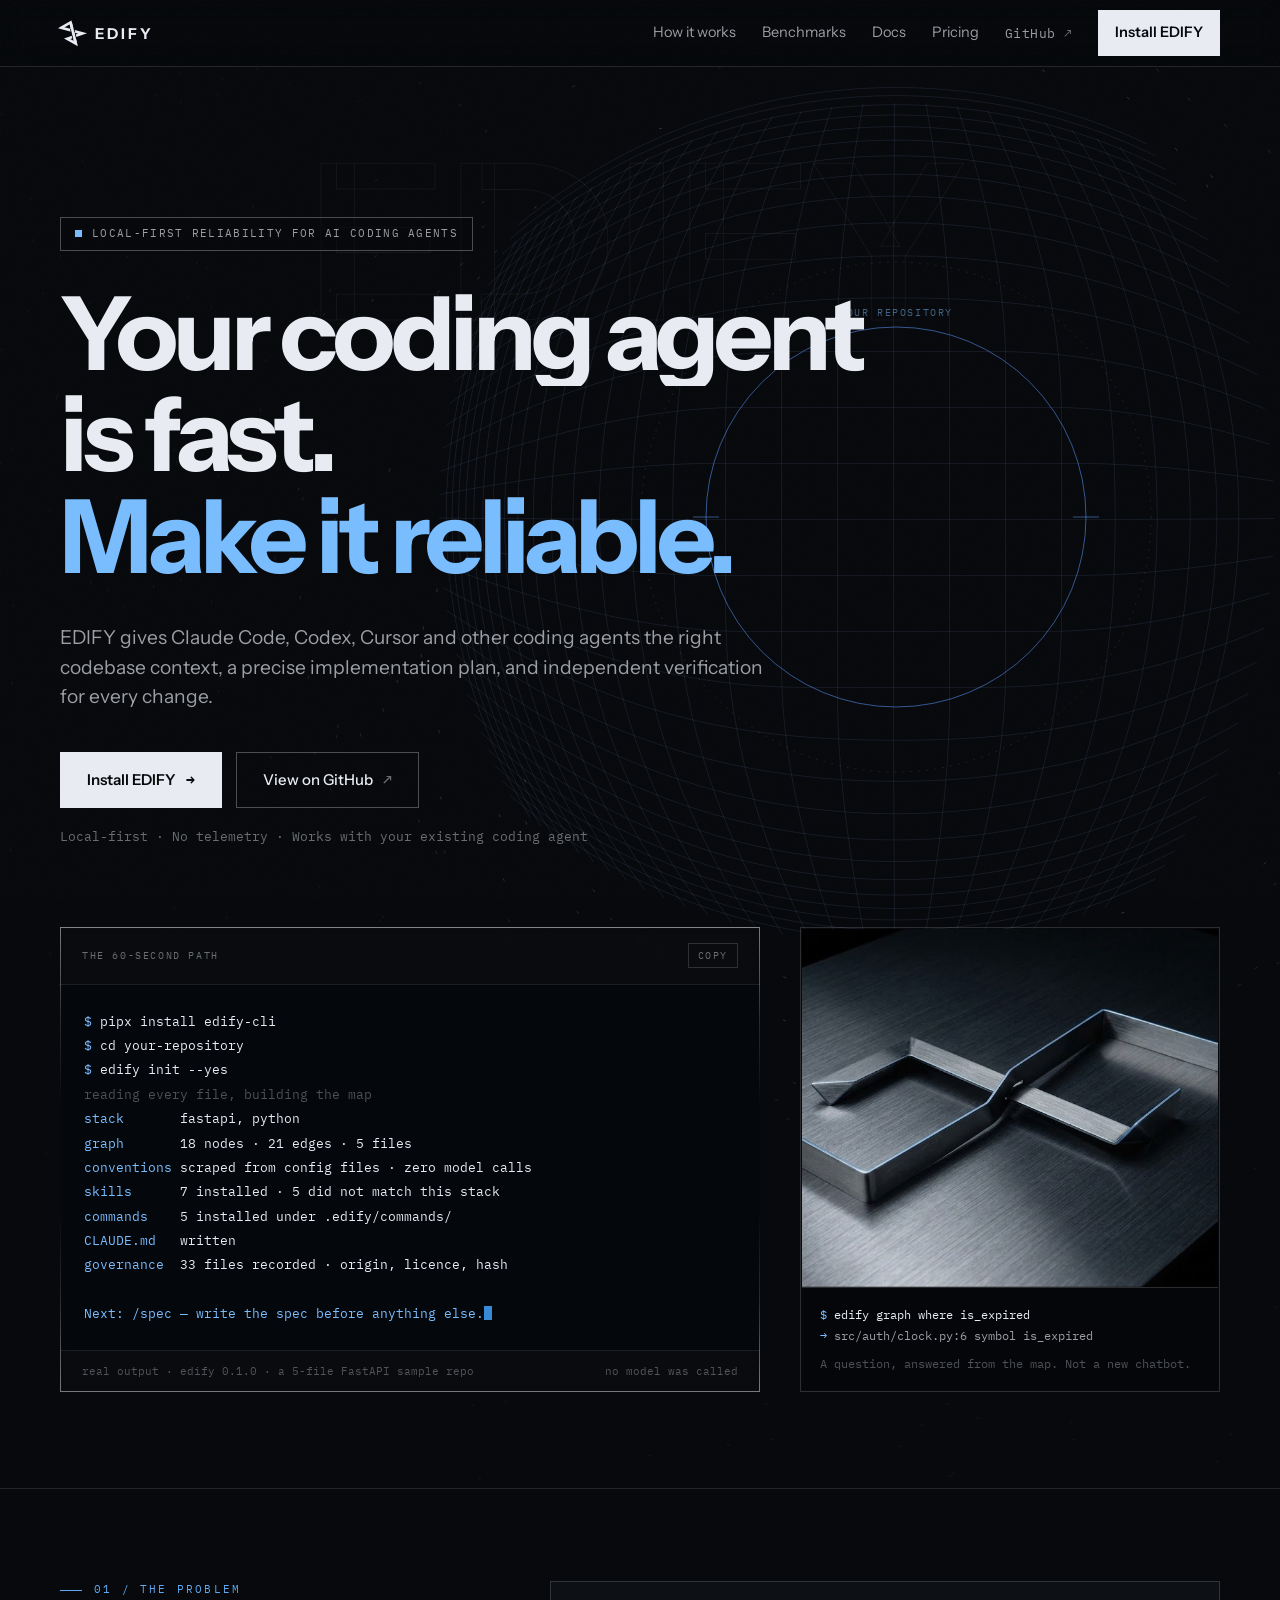
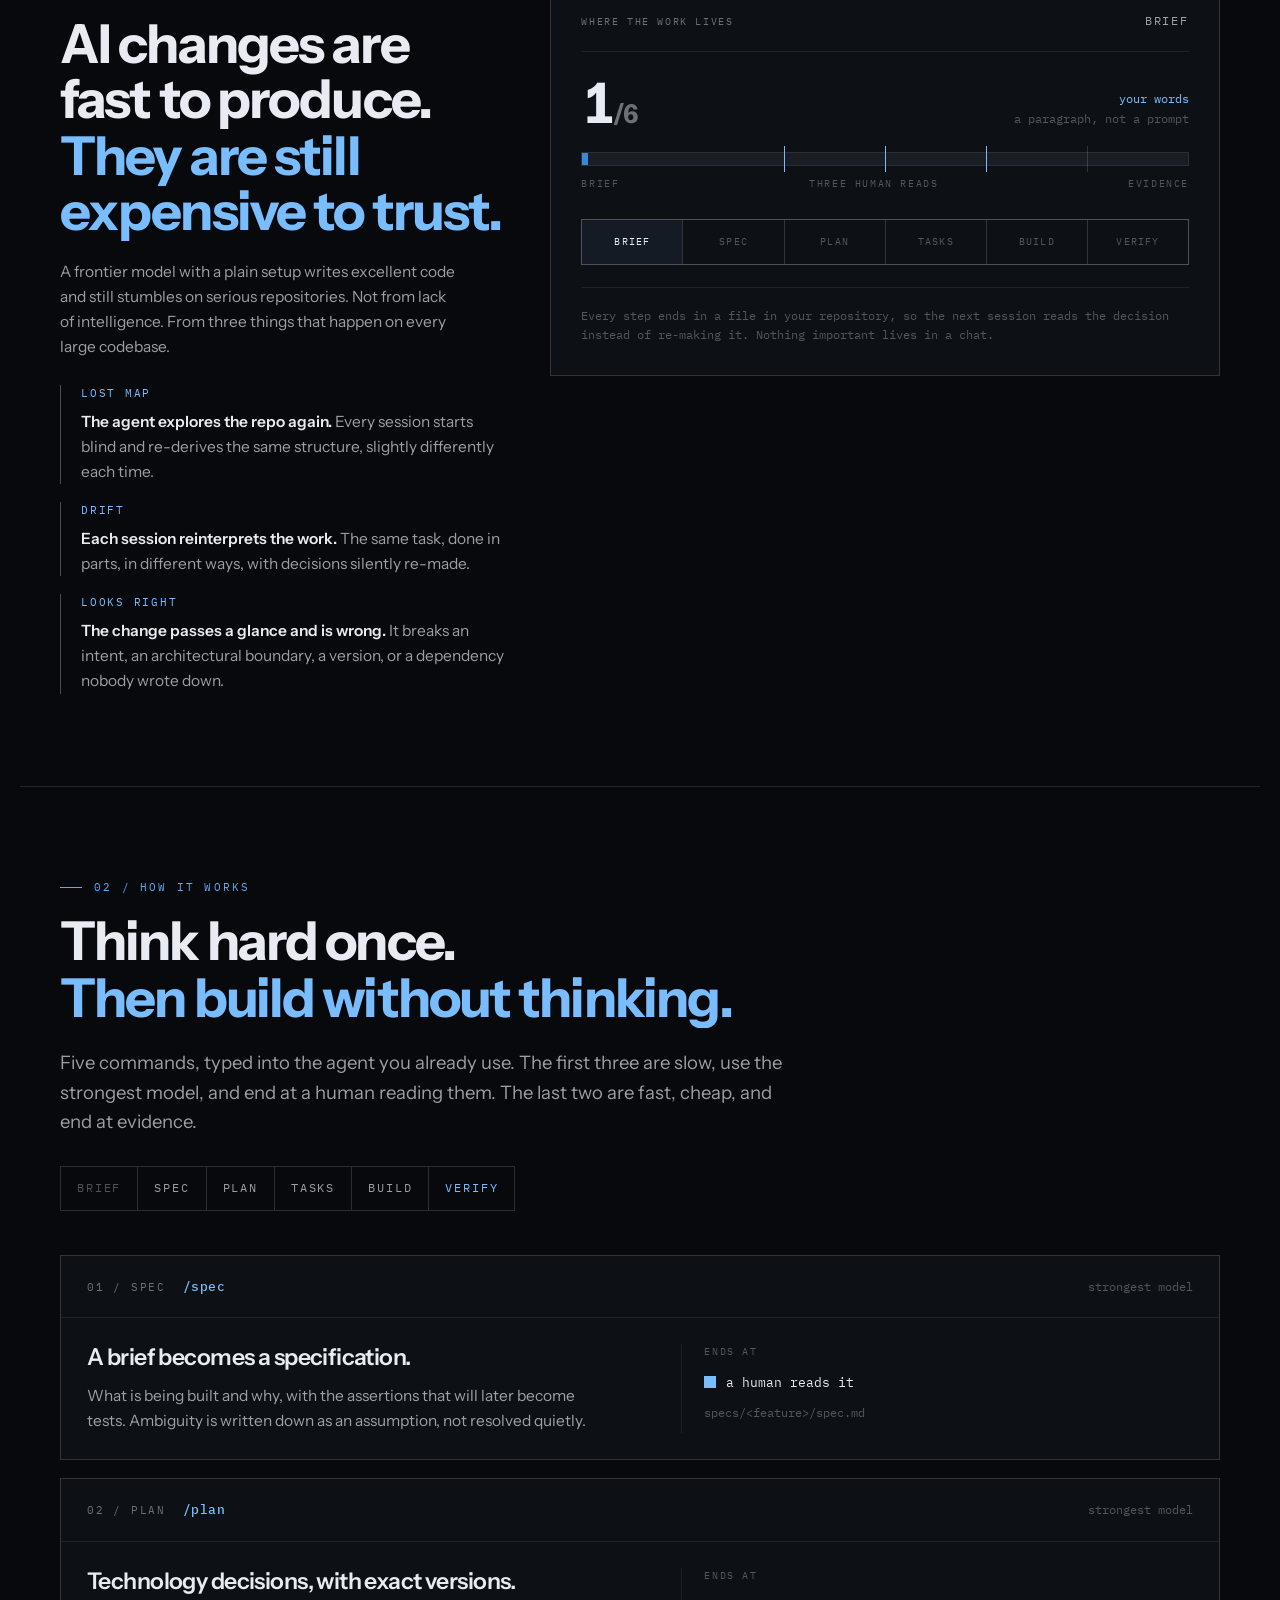
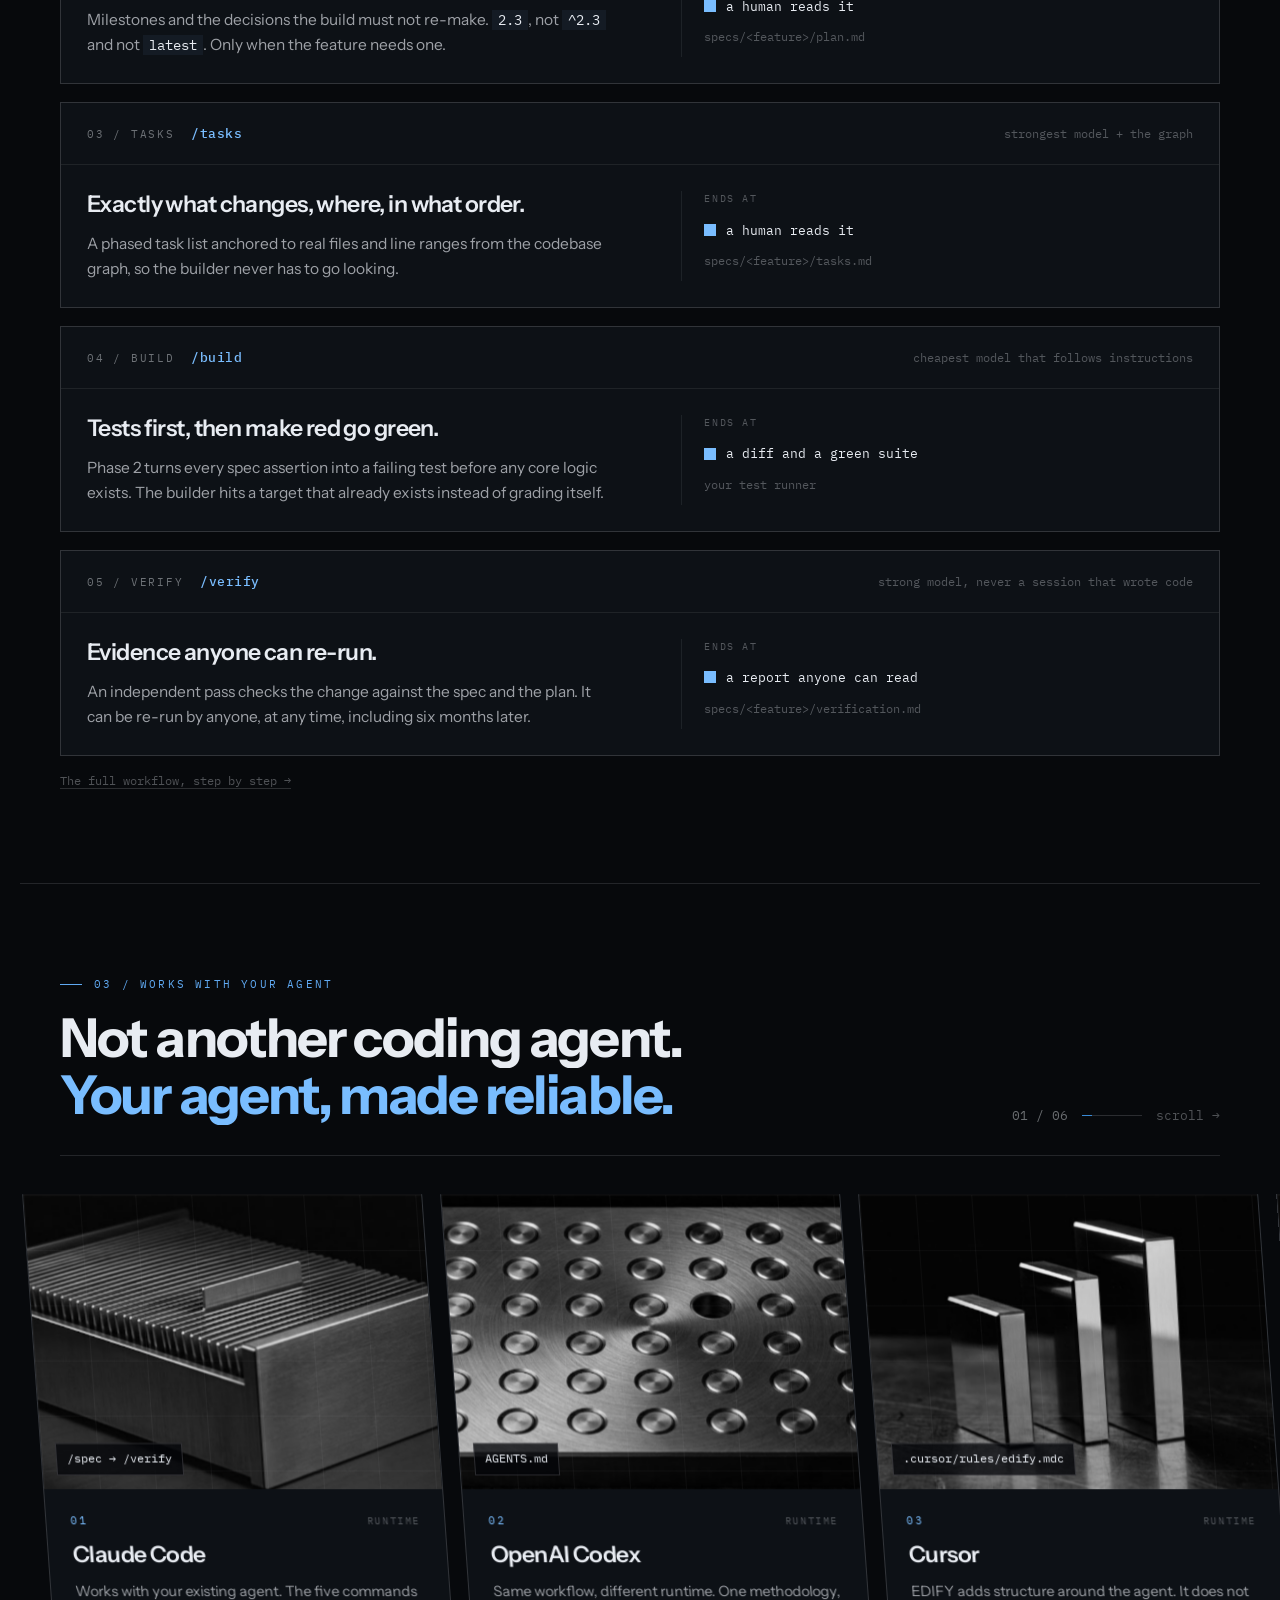
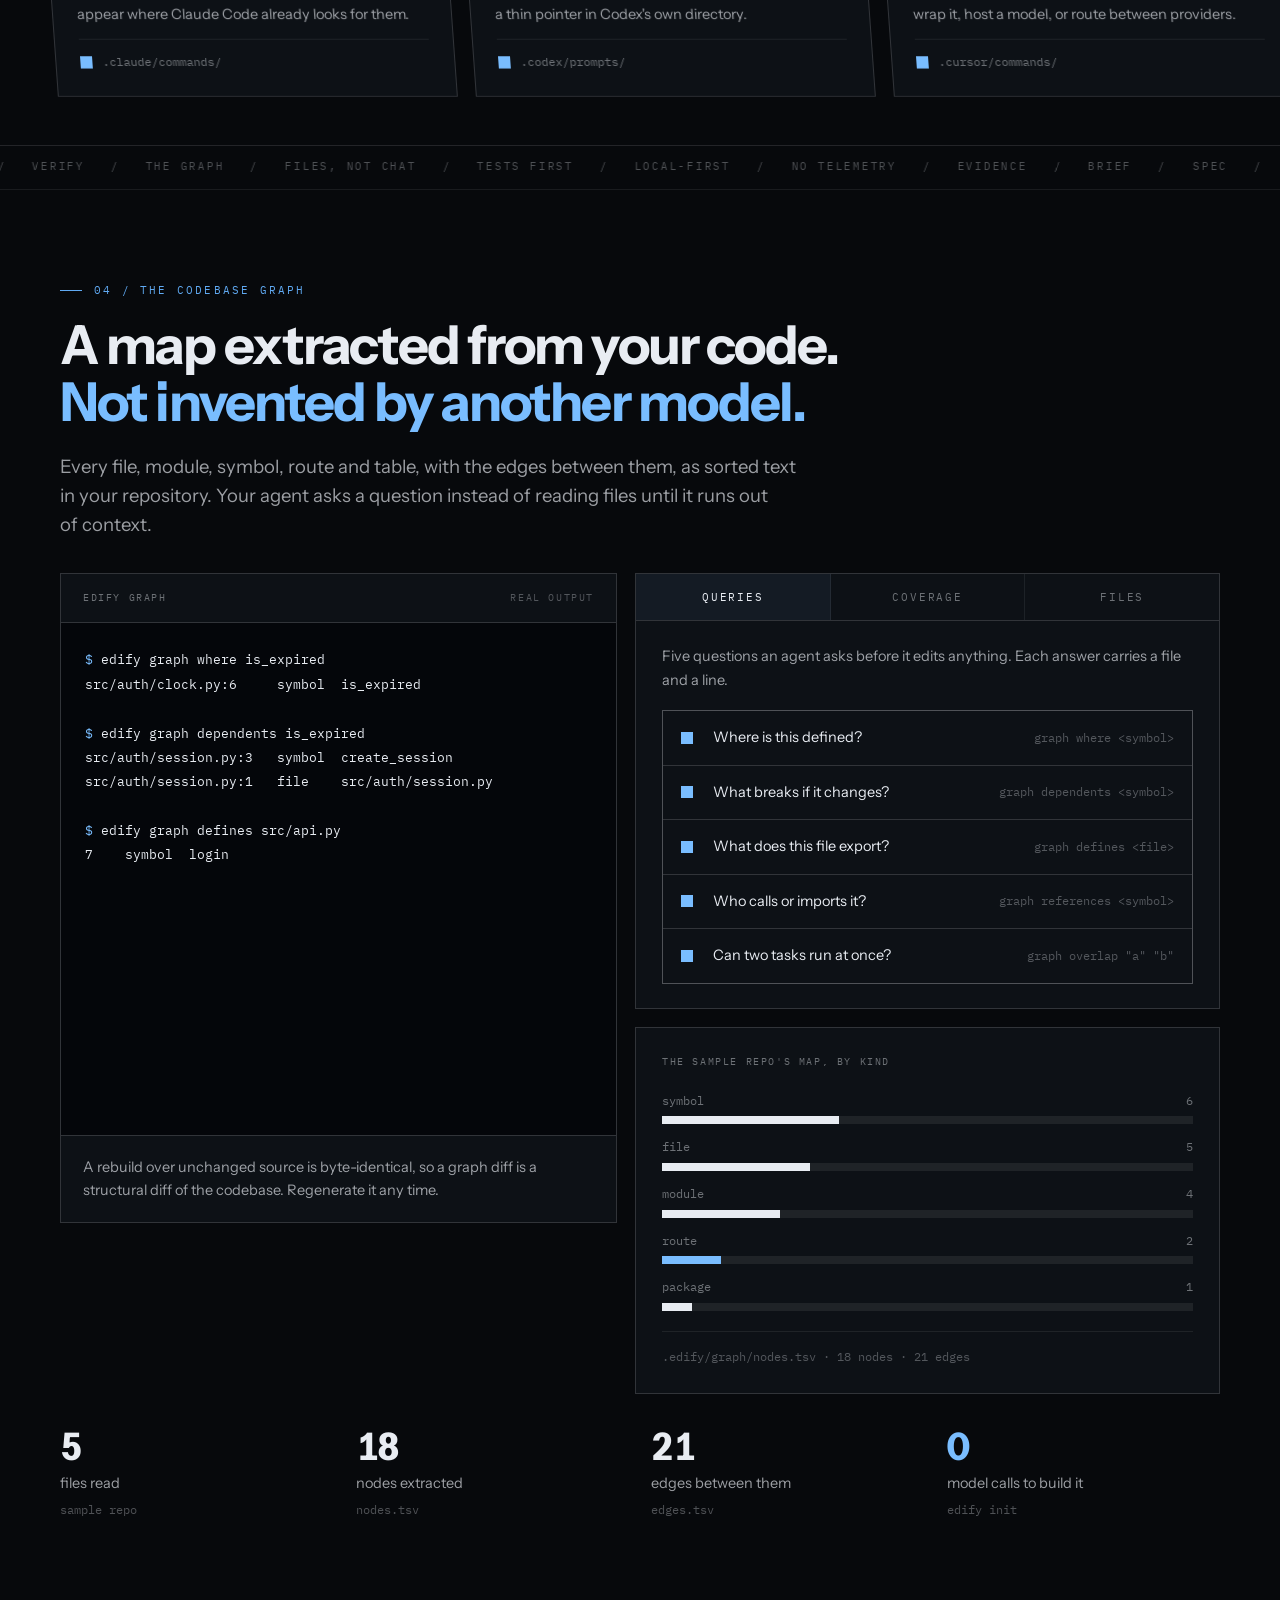
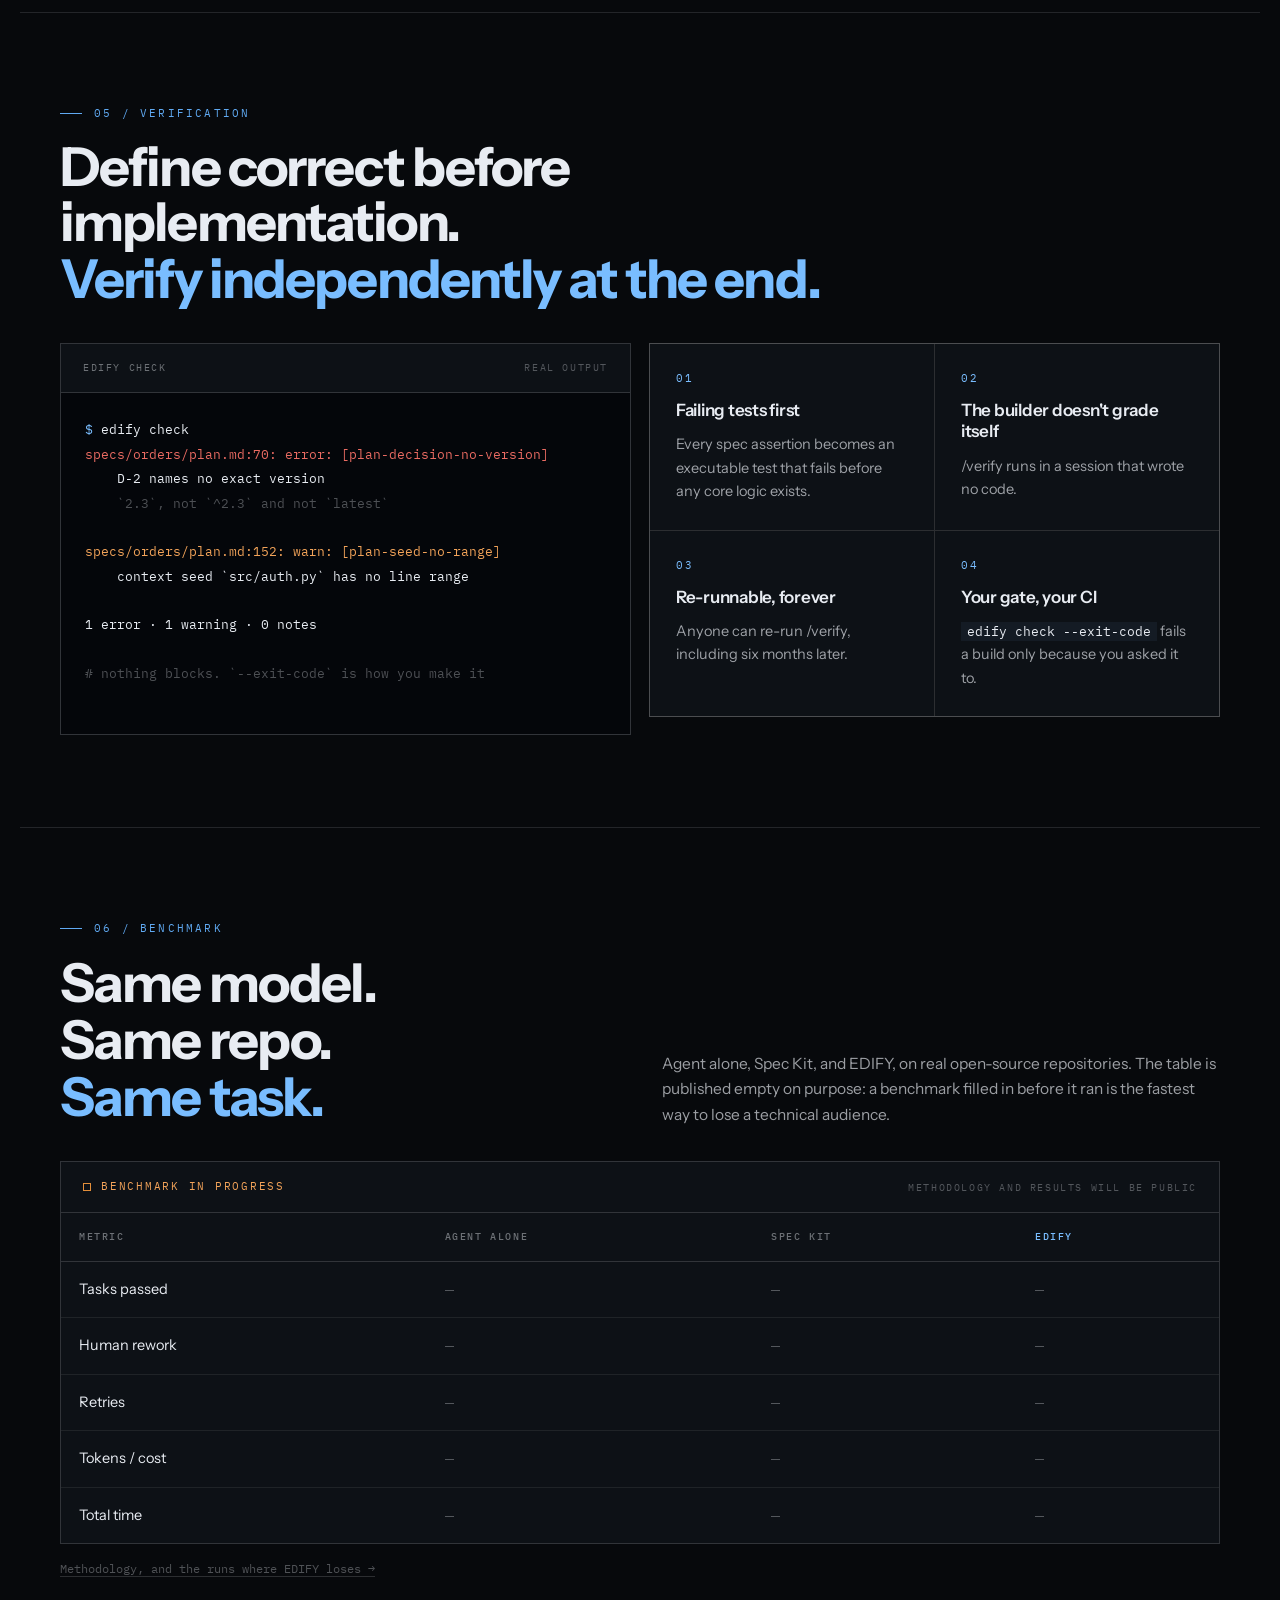
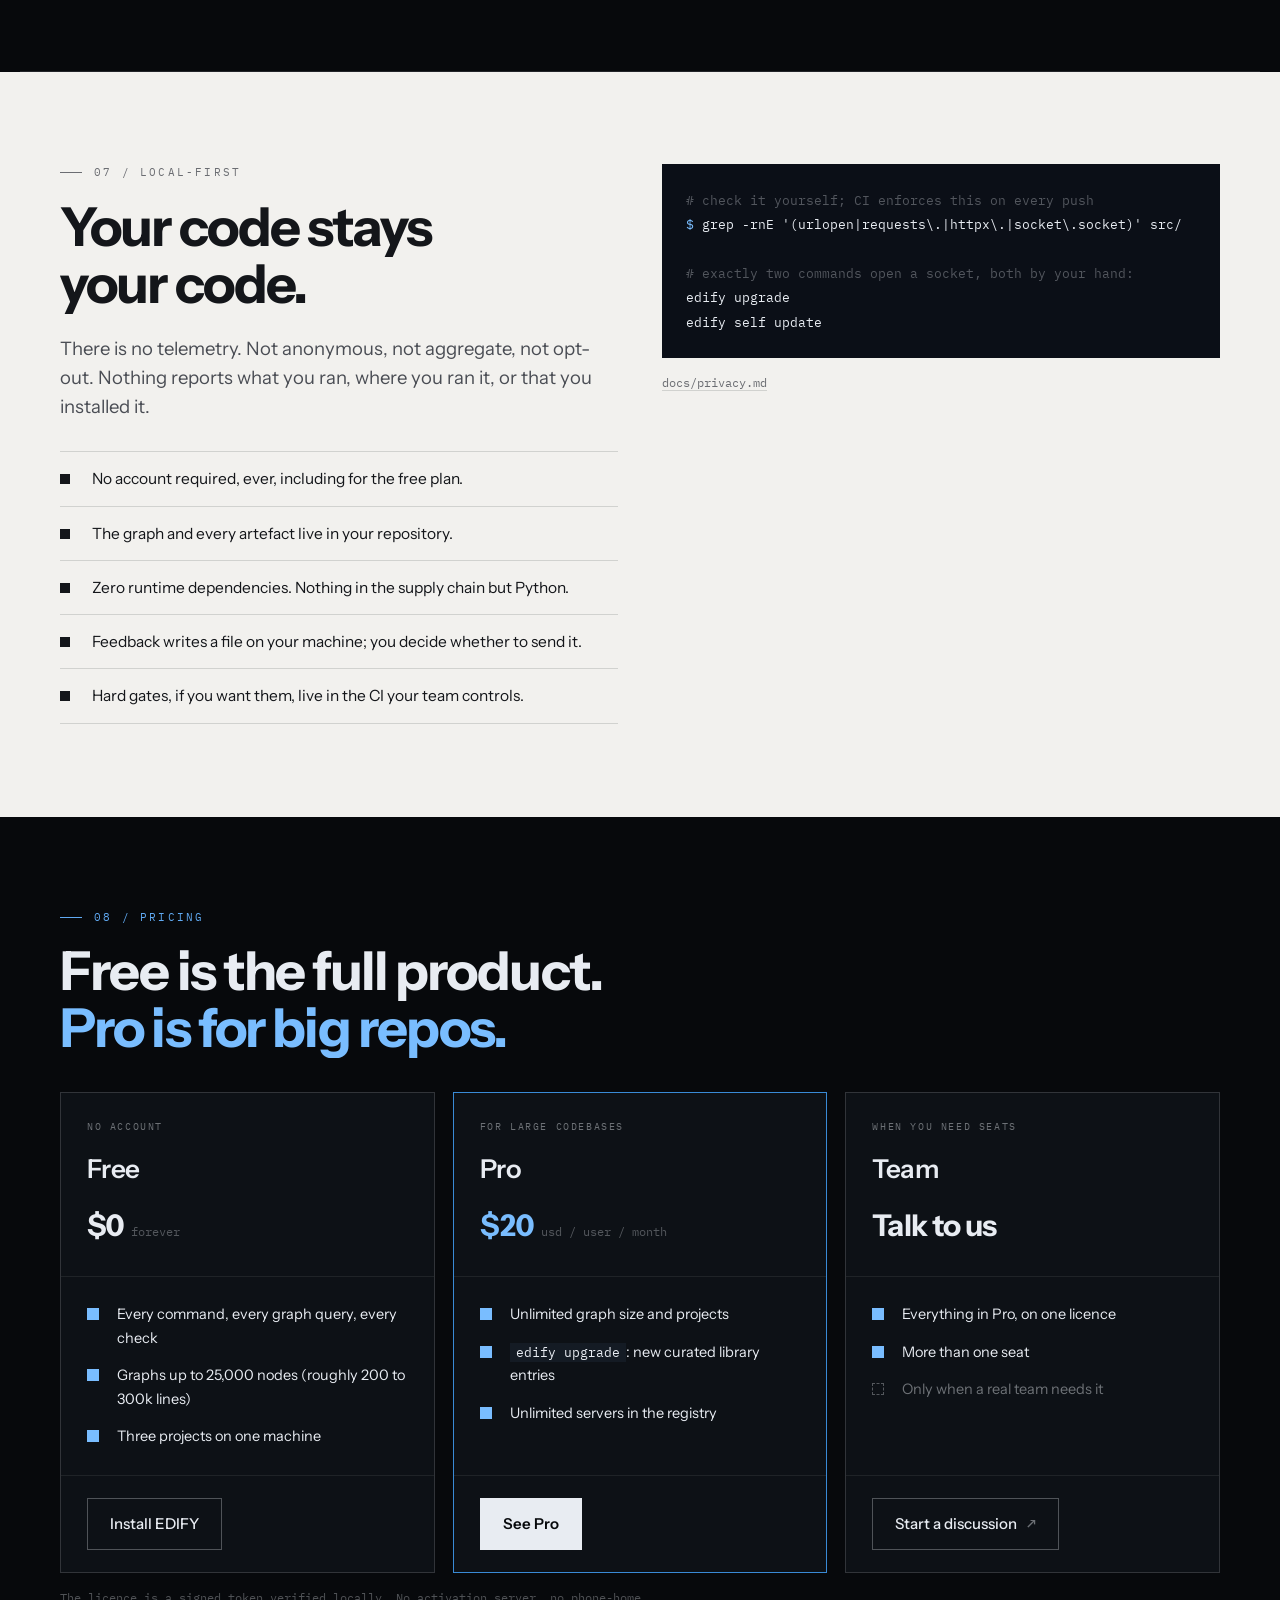
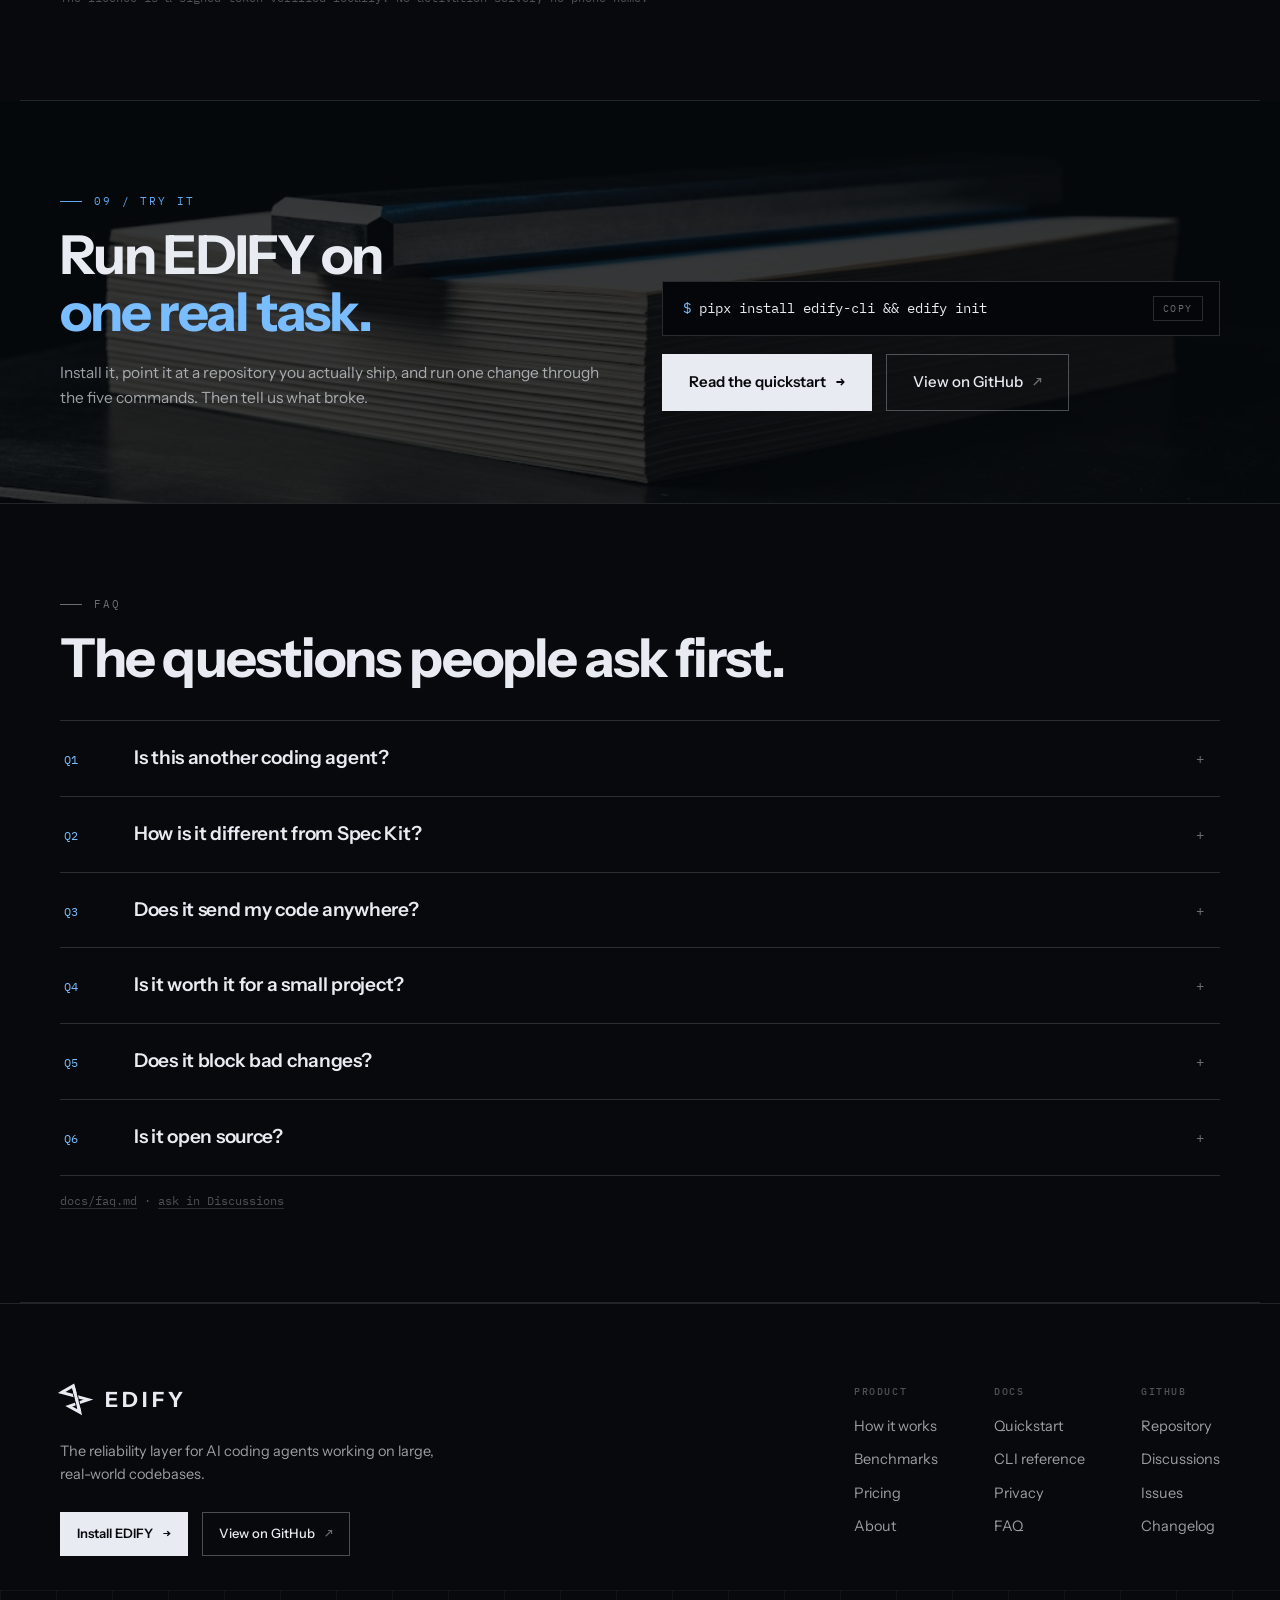
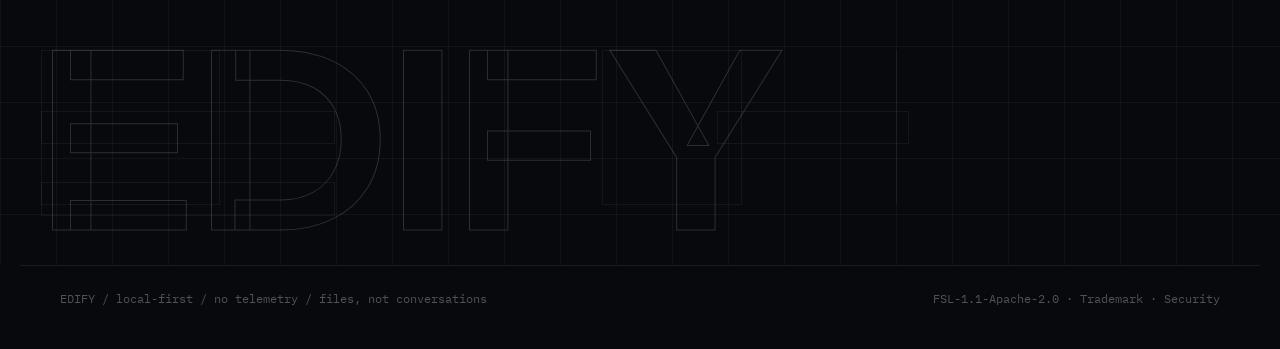
==== commit b27fcb61: "site: fix links and canonical URLs after repo rename to super-claude-skills GitHub Pages URLs don't " ====
--- a/site/index.html
+++ b/site/index.html
@@ -6,12 +6,12 @@
 <title>EDIFY — Your coding agent is fast. Make it reliable.</title>
 <meta name="description" content="EDIFY gives Claude Code, Codex, Cursor and other coding agents the right codebase context, a precise implementation plan, and independent verification for every change. Local-first, no telemetry.">
 <meta name="theme-color" content="#07090C">
-<link rel="canonical" href="https://edify-agents.github.io/edify_public/">
+<link rel="canonical" href="https://edify-agents.github.io/super-claude-skills/">
 <meta property="og:type" content="website">
 <meta property="og:title" content="EDIFY — Your coding agent is fast. Make it reliable.">
 <meta property="og:description" content="EDIFY gives Claude Code, Codex, Cursor and other coding agents the right codebase context, a precise implementation plan, and independent verification for every change. Local-first, no telemetry.">
-<meta property="og:url" content="https://edify-agents.github.io/edify_public/">
-<meta property="og:image" content="https://edify-agents.github.io/edify_public/assets/img/plates/P1-the-fold-hero.jpg">
+<meta property="og:url" content="https://edify-agents.github.io/super-claude-skills/">
+<meta property="og:image" content="https://edify-agents.github.io/super-claude-skills/assets/img/plates/P1-the-fold-hero.jpg">
 <meta name="twitter:card" content="summary_large_image">
 <link rel="icon" href="assets/img/favicon.svg" type="image/svg+xml">
 <link rel="preconnect" href="https://fonts.googleapis.com">
@@ -58,7 +58,7 @@
       <a href="benchmarks.html">Benchmarks</a>
       <a href="docs.html">Docs</a>
       <a href="pricing.html">Pricing</a>
-      <a class="gh" href="https://github.com/EDIFY-agents/edify_public" target="_blank" rel="noopener">GitHub <span style="color:var(--ed-text-3)">&#8599;</span></a>
+      <a class="gh" href="https://github.com/EDIFY-agents/super-claude-skills" target="_blank" rel="noopener">GitHub <span style="color:var(--ed-text-3)">&#8599;</span></a>
       <a class="btn btn-fill btn-sm" href="docs.html#install">Install EDIFY</a>
     </nav>
     <button class="burger" data-menu-toggle aria-label="Menu" aria-expanded="false" aria-controls="ed-menu"><span></span><span></span></button>
@@ -73,7 +73,7 @@
     <a href="docs.html">Docs</a>
     <a href="pricing.html">Pricing</a>
     <a href="about.html">About</a>
-    <a href="https://github.com/EDIFY-agents/edify_public" target="_blank" rel="noopener">GitHub &#8599;</a>
+    <a href="https://github.com/EDIFY-agents/super-claude-skills" target="_blank" rel="noopener">GitHub &#8599;</a>
     <a class="cta" href="docs.html#install">Install EDIFY</a>
   </nav>
 </div>
@@ -92,7 +92,7 @@
     <p class="hero-lead" data-rv="card" data-i="2">EDIFY gives Claude Code, Codex, Cursor and other coding agents the right codebase context, a precise implementation plan, and independent verification for every change.</p>
     <div class="btn-row" data-rv="card" data-i="3" style="margin-top:40px">
       <a class="btn btn-fill" href="docs.html#install">Install EDIFY <span class="m">&#8594;</span></a>
-      <a class="btn btn-line" href="https://github.com/EDIFY-agents/edify_public" target="_blank" rel="noopener">View on GitHub <span class="m">&#8599;</span></a>
+      <a class="btn btn-line" href="https://github.com/EDIFY-agents/super-claude-skills" target="_blank" rel="noopener">View on GitHub <span class="m">&#8599;</span></a>
     </div>
     <div class="micro" data-rv="card" data-i="4">Local-first &middot; No telemetry &middot; Works with your existing coding agent</div>
 
@@ -446,7 +446,7 @@
         <div class="l ok">edify upgrade</div>
         <div class="l ok">edify self update</div>
       </div>
-      <div class="src"><a href="https://github.com/EDIFY-agents/edify_public/blob/main/docs/privacy.md" target="_blank" rel="noopener">docs/privacy.md</a></div>
+      <div class="src"><a href="https://github.com/EDIFY-agents/super-claude-skills/blob/main/docs/privacy.md" target="_blank" rel="noopener">docs/privacy.md</a></div>
     </div>
   </div>
 </section>
@@ -483,7 +483,7 @@
         <div class="li"><i class="sq"></i><span>More than one seat</span></div>
         <div class="li no"><i class="sq off"></i><span>Only when a real team needs it</span></div>
       </div>
-      <div class="bot"><a class="btn btn-line" href="https://github.com/EDIFY-agents/edify_public/discussions" target="_blank" rel="noopener">Start a discussion <span class="m">&#8599;</span></a></div>
+      <div class="bot"><a class="btn btn-line" href="https://github.com/EDIFY-agents/super-claude-skills/discussions" target="_blank" rel="noopener">Start a discussion <span class="m">&#8599;</span></a></div>
     </div>
   </div>
   <div class="src">The licence is a signed token verified locally. No activation server, no phone-home.</div>
@@ -504,7 +504,7 @@
       <div class="cmdline"><code>pipx install edify-cli &amp;&amp; edify init</code><button class="copy" data-copy="pipx install edify-cli &amp;&amp; edify init">copy</button></div>
       <div class="btn-row mt-18">
         <a class="btn btn-fill" href="docs.html">Read the quickstart <span class="m">&#8594;</span></a>
-        <a class="btn btn-line" href="https://github.com/EDIFY-agents/edify_public" target="_blank" rel="noopener">View on GitHub <span class="m">&#8599;</span></a>
+        <a class="btn btn-line" href="https://github.com/EDIFY-agents/super-claude-skills" target="_blank" rel="noopener">View on GitHub <span class="m">&#8599;</span></a>
       </div>
     </div>
   </div>
@@ -521,7 +521,7 @@
     <details><summary><span class="id">Q5</span><span>Does it block bad changes?</span><span class="pm">+</span></summary><div class="ans"><p>Not by itself, and that is deliberate. <code class="c">edify check</code> prints; you or your CI decide what it means. <code class="c">--exit-code</code> is how you build a gate you own.</p></div></details>
     <details><summary><span class="id">Q6</span><span>Is it open source?</span><span class="pm">+</span></summary><div class="ans"><p>It is source-available under the Functional Source License (FSL-1.1-Apache-2.0), free for any use except building a competing product. Every released version becomes Apache 2.0 two years after release.</p></div></details>
   </div>
-  <div class="src"><a href="https://github.com/EDIFY-agents/edify_public/blob/main/docs/faq.md" target="_blank" rel="noopener">docs/faq.md</a> · <a href="https://github.com/EDIFY-agents/edify_public/discussions" target="_blank" rel="noopener">ask in Discussions</a></div>
+  <div class="src"><a href="https://github.com/EDIFY-agents/super-claude-skills/blob/main/docs/faq.md" target="_blank" rel="noopener">docs/faq.md</a> · <a href="https://github.com/EDIFY-agents/super-claude-skills/discussions" target="_blank" rel="noopener">ask in Discussions</a></div>
 </section>
 </main>
 <footer class="site-footer">
@@ -534,13 +534,13 @@
       <p class="foot-tag">The reliability layer for AI coding agents working on large, real-world codebases.</p>
       <div class="btn-row" style="margin-top:26px">
         <a class="btn btn-fill btn-sm" href="docs.html#install">Install EDIFY <span class="m">&#8594;</span></a>
-        <a class="btn btn-line btn-sm" href="https://github.com/EDIFY-agents/edify_public" target="_blank" rel="noopener">View on GitHub <span class="m">&#8599;</span></a>
+        <a class="btn btn-line btn-sm" href="https://github.com/EDIFY-agents/super-claude-skills" target="_blank" rel="noopener">View on GitHub <span class="m">&#8599;</span></a>
       </div>
     </div>
     <div class="foot-cols">
       <div><h4>Product</h4><a href="how-it-works.html">How it works</a><a href="benchmarks.html">Benchmarks</a><a href="pricing.html">Pricing</a><a href="about.html">About</a></div>
-      <div><h4>Docs</h4><a href="docs.html">Quickstart</a><a href="https://github.com/EDIFY-agents/edify_public/blob/main/docs/cli.md" target="_blank" rel="noopener">CLI reference</a><a href="https://github.com/EDIFY-agents/edify_public/blob/main/docs/privacy.md" target="_blank" rel="noopener">Privacy</a><a href="https://github.com/EDIFY-agents/edify_public/blob/main/docs/faq.md" target="_blank" rel="noopener">FAQ</a></div>
-      <div><h4>GitHub</h4><a href="https://github.com/EDIFY-agents/edify_public" target="_blank" rel="noopener">Repository</a><a href="https://github.com/EDIFY-agents/edify_public/discussions" target="_blank" rel="noopener">Discussions</a><a href="https://github.com/EDIFY-agents/edify_public/issues" target="_blank" rel="noopener">Issues</a><a href="https://github.com/EDIFY-agents/edify_public/blob/main/CHANGELOG.md" target="_blank" rel="noopener">Changelog</a></div>
+      <div><h4>Docs</h4><a href="docs.html">Quickstart</a><a href="https://github.com/EDIFY-agents/super-claude-skills/blob/main/docs/cli.md" target="_blank" rel="noopener">CLI reference</a><a href="https://github.com/EDIFY-agents/super-claude-skills/blob/main/docs/privacy.md" target="_blank" rel="noopener">Privacy</a><a href="https://github.com/EDIFY-agents/super-claude-skills/blob/main/docs/faq.md" target="_blank" rel="noopener">FAQ</a></div>
+      <div><h4>GitHub</h4><a href="https://github.com/EDIFY-agents/super-claude-skills" target="_blank" rel="noopener">Repository</a><a href="https://github.com/EDIFY-agents/super-claude-skills/discussions" target="_blank" rel="noopener">Discussions</a><a href="https://github.com/EDIFY-agents/super-claude-skills/issues" target="_blank" rel="noopener">Issues</a><a href="https://github.com/EDIFY-agents/super-claude-skills/blob/main/CHANGELOG.md" target="_blank" rel="noopener">Changelog</a></div>
     </div>
   </div>
   <div class="foot-art" data-field-grid aria-hidden="true">
@@ -554,7 +554,7 @@
     </div>
     <div class="foot-word" data-rv="media" data-i="0"><span>EDIFY</span></div>
   </div>
-  <div class="foot-line"><span>EDIFY / local-first / no telemetry / files, not conversations</span><span><a href="https://github.com/EDIFY-agents/edify_public/blob/main/LICENSE" target="_blank" rel="noopener">FSL-1.1-Apache-2.0</a> · <a href="https://github.com/EDIFY-agents/edify_public/blob/main/TRADEMARK.md" target="_blank" rel="noopener">Trademark</a> · <a href="https://github.com/EDIFY-agents/edify_public/blob/main/SECURITY.md" target="_blank" rel="noopener">Security</a></span></div>
+  <div class="foot-line"><span>EDIFY / local-first / no telemetry / files, not conversations</span><span><a href="https://github.com/EDIFY-agents/super-claude-skills/blob/main/LICENSE" target="_blank" rel="noopener">FSL-1.1-Apache-2.0</a> · <a href="https://github.com/EDIFY-agents/super-claude-skills/blob/main/TRADEMARK.md" target="_blank" rel="noopener">Trademark</a> · <a href="https://github.com/EDIFY-agents/super-claude-skills/blob/main/SECURITY.md" target="_blank" rel="noopener">Security</a></span></div>
 </footer>
 </body>
 </html>
